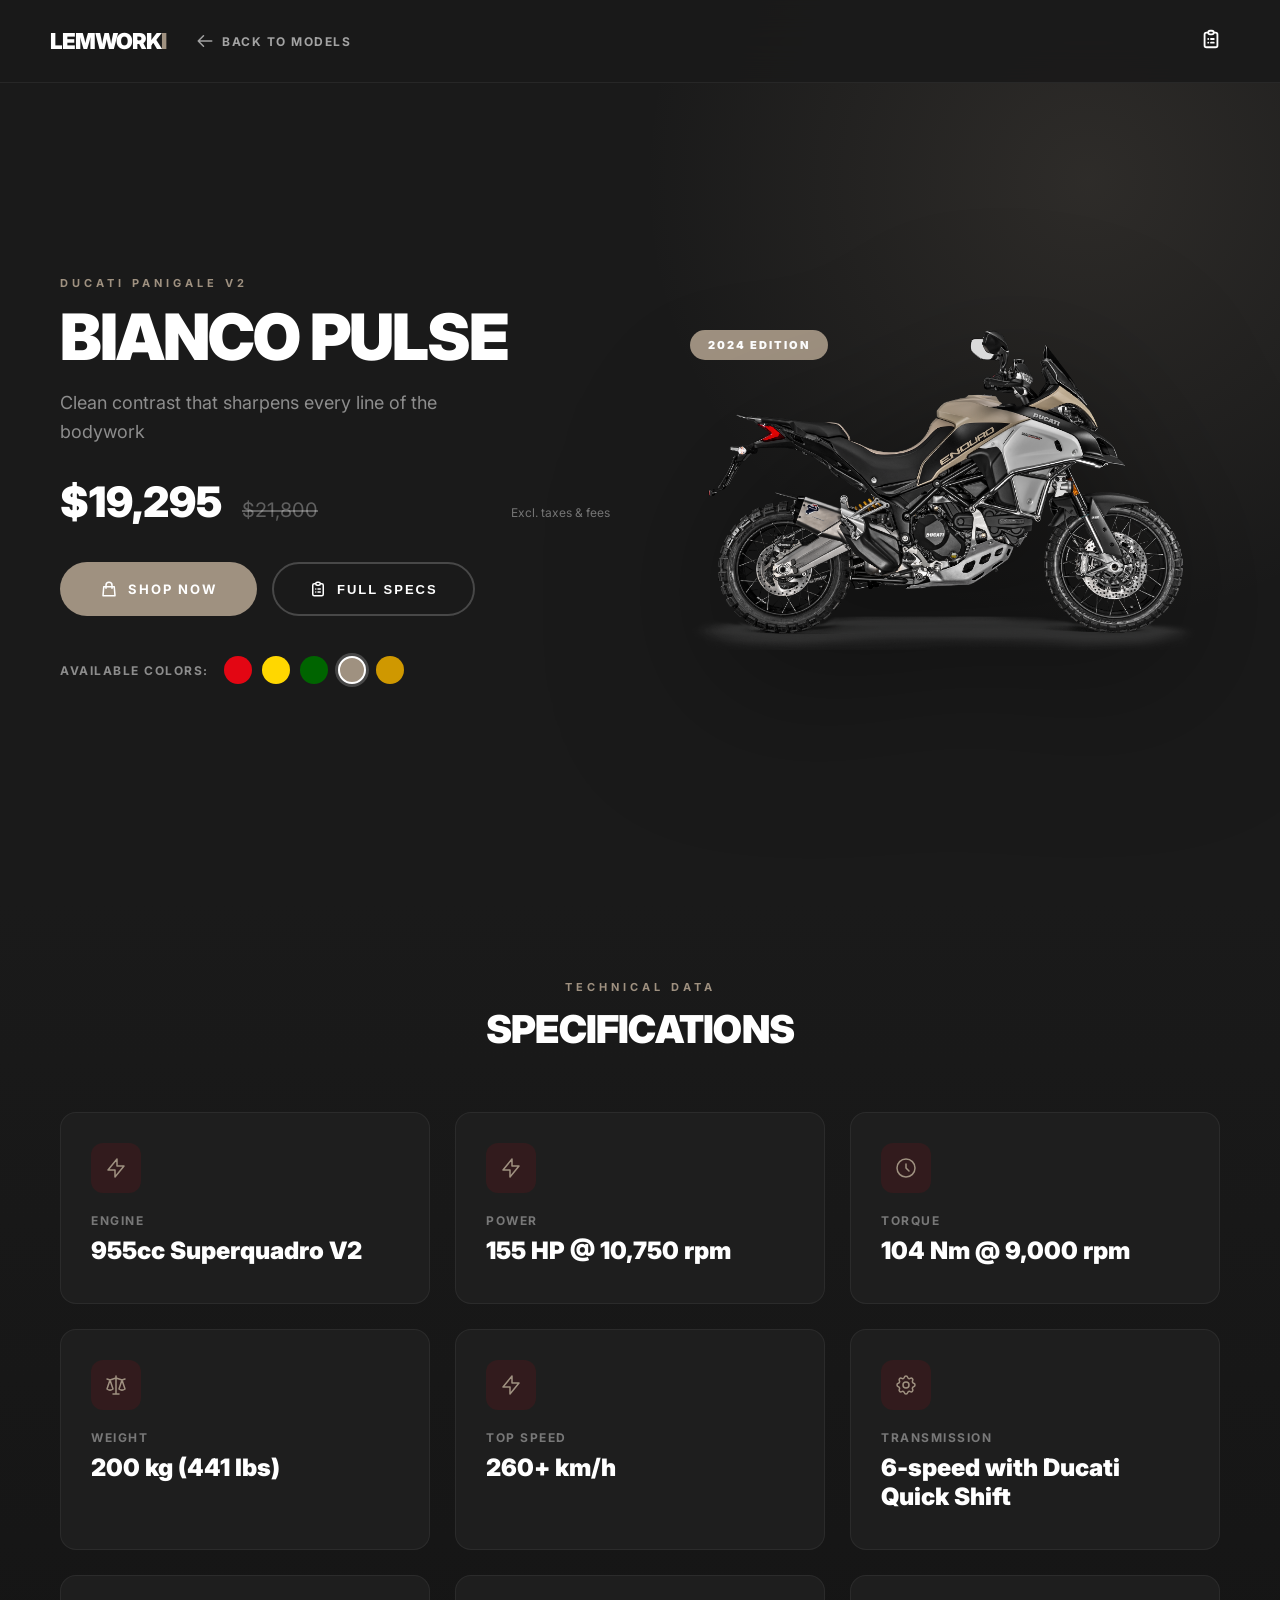
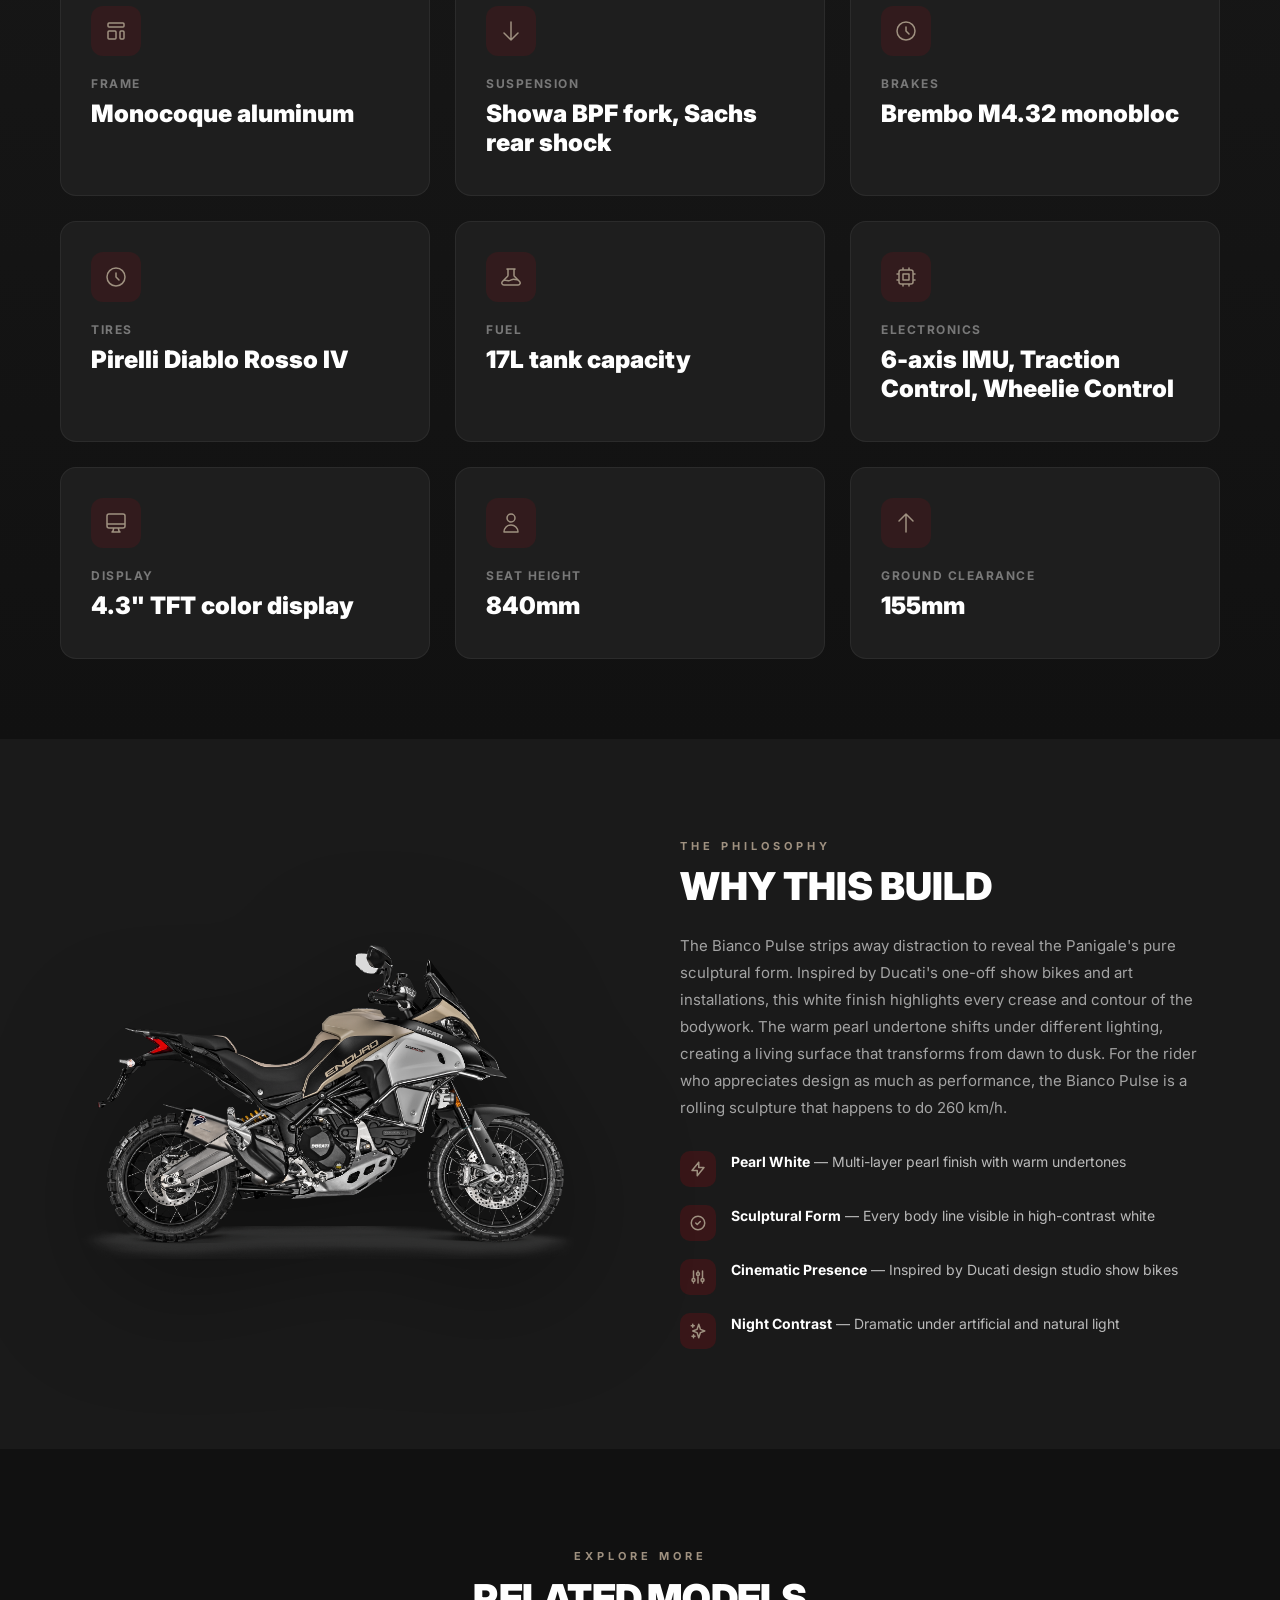
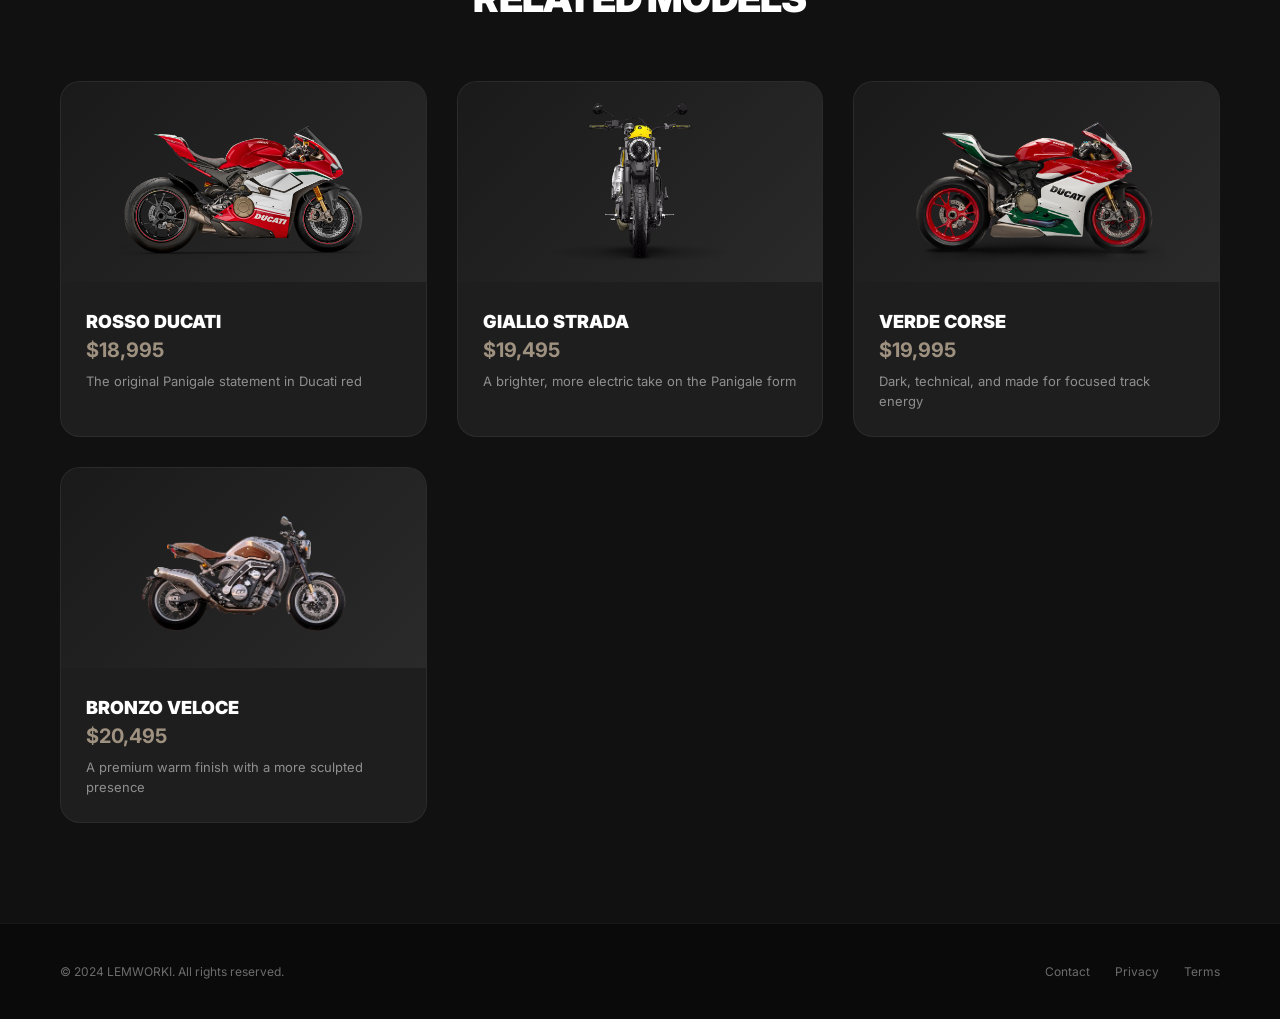
==== bianco-pulse.html @ f8ba7eba "adding product pages for practice commit" ====
<!DOCTYPE html>
<html lang="en">

<head>
    <meta charset="UTF-8">
    <meta name="viewport" content="width=device-width, initial-scale=1.0">
    <title>Bianco Pulse | Ducati Panigale V2</title>
    <link rel="stylesheet" href="product.css">
    <link href="https://fonts.googleapis.com/css2?family=Inter:wght@300;400;700;900&display=swap" rel="stylesheet">
    <style>
        :root {
            --theme-color: #9F9180;
            --glow-color: rgba(159, 145, 128, 0.15);
        }
    </style>

</head>

<body>

    <!-- Navigation -->
    <nav>
        <div class="nav-left">
            <a href="index.html" class="logo">LEMWORK<span>I</span></a>
            <a href="index.html#why-it-matters" class="back-link">
                <svg fill="none" stroke="currentColor" viewBox="0 0 24 24">
                    <path stroke-linecap="round" stroke-linejoin="round" stroke-width="2"
                        d="M10 19l-7-7m0 0l7-7m-7 7h18" />
                </svg>
                Back to Models
            </a>
        </div>
        <div class="nav-right">
            <div class="nav-cart" id="pricing-btn" title="View Pricing & Specs">
                <svg fill="none" stroke="currentColor" viewBox="0 0 24 24">
                    <path stroke-linecap="round" stroke-linejoin="round" stroke-width="2"
                        d="M9 5H7a2 2 0 00-2 2v12a2 2 0 002 2h10a2 2 0 002-2V7a2 2 0 00-2-2h-2M9 5a2 2 0 002 2h2a2 2 0 002-2M9 5a2 2 0 012-2h2a2 2 0 012 2m-3 7h3m-3 4h3m-6-4h.01M9 16h.01" />
                </svg>
            </div>
        </div>
    </nav>

    <!-- Hero Product -->
    <section class="product-hero">
        <div class="product-info">
            <div class="product-kicker">Ducati Panigale V2</div>
            <h1 class="product-title">Bianco Pulse</h1>
            <p class="product-subtitle">Clean contrast that sharpens every line of the bodywork</p>

            <div class="product-price-row">
                <span class="product-price">$19,295</span>
                <span class="product-price-old">$21,800</span>
                <span class="product-price-note">Excl. taxes & fees</span>
            </div>

            <div class="product-actions">
                <a href="#" class="btn-primary" id="shop-now-btn">
                    <svg width="18" height="18" fill="none" stroke="currentColor" viewBox="0 0 24 24">
                        <path stroke-linecap="round" stroke-linejoin="round" stroke-width="2"
                            d="M16 11V7a4 4 0 00-8 0v4M5 9h14l1 12H4L5 9z" />
                    </svg>
                    Shop Now
                </a>
                <button class="btn-secondary" id="pricing-btn-alt">
                    <svg width="18" height="18" fill="none" stroke="currentColor" viewBox="0 0 24 24">
                        <path stroke-linecap="round" stroke-linejoin="round" stroke-width="2"
                            d="M9 5H7a2 2 0 00-2 2v12a2 2 0 002 2h10a2 2 0 002-2V7a2 2 0 00-2-2h-2M9 5a2 2 0 002 2h2a2 2 0 002-2M9 5a2 2 0 012-2h2a2 2 0 012 2m-3 7h3m-3 4h3m-6-4h.01M9 16h.01" />
                    </svg>
                    Full Specs
                </button>
            </div>

            <div class="color-selector">
                <span class="color-selector-label">Available Colors:</span>
                <div class="color-options">
                    <div class="color-opt " style="background:#E30613" title="Rosso Ducati"></div>
                    <div class="color-opt " style="background:#FFD700" title="Giallo Strada"></div>
                    <div class="color-opt " style="background:#006400" title="Verde Corse"></div>
                    <div class="color-opt active" style="background:#9F9180" title="Bianco Pulse"></div>
                    <div class="color-opt " style="background:#cf9800" title="Bronzo Veloce"></div>
                </div>
            </div>
        </div>

        <div class="product-image-wrap">
            <div class="product-badge">2024 Edition</div>
            <img src="./assets/white_moto.png" alt="Bianco Pulse" class="product-image">
        </div>
    </section>

    <!-- Specs Section -->
    <section class="specs-section" id="specs">
        <div class="section-header">
            <div class="section-kicker">Technical Data</div>
            <h2 class="section-title">Specifications</h2>
        </div>
        <div class="specs-grid">

            <div class="spec-card">
                <div class="spec-icon"><svg fill="none" stroke="currentColor" viewBox="0 0 24 24">
                        <path stroke-linecap="round" stroke-linejoin="round" stroke-width="1.5"
                            d="M13 10V3L4 14h7v7l9-11h-7z" />
                    </svg></div>
                <div class="spec-label">Engine</div>
                <div class="spec-value">955cc Superquadro V2</div>
            </div>

            <div class="spec-card">
                <div class="spec-icon"><svg fill="none" stroke="currentColor" viewBox="0 0 24 24">
                        <path stroke-linecap="round" stroke-linejoin="round" stroke-width="1.5"
                            d="M13 10V3L4 14h7v7l9-11h-7z" />
                    </svg></div>
                <div class="spec-label">Power</div>
                <div class="spec-value">155 HP @ 10,750 rpm</div>
            </div>

            <div class="spec-card">
                <div class="spec-icon"><svg fill="none" stroke="currentColor" viewBox="0 0 24 24">
                        <path stroke-linecap="round" stroke-linejoin="round" stroke-width="1.5"
                            d="M12 8v4l3 3m6-3a9 9 0 11-18 0 9 9 0 0118 0z" />
                    </svg></div>
                <div class="spec-label">Torque</div>
                <div class="spec-value">104 Nm @ 9,000 rpm</div>
            </div>

            <div class="spec-card">
                <div class="spec-icon"><svg fill="none" stroke="currentColor" viewBox="0 0 24 24">
                        <path stroke-linecap="round" stroke-linejoin="round" stroke-width="1.5"
                            d="M3 6l3 1m0 0l-3 9a5.002 5.002 0 006.001 0M6 7l3 9M6 7l6-2m6 2l3-1m-3 1l-3 9a5.002 5.002 0 006.001 0M18 7l3 9m-3-9l-6-2m0-2v2m0 16V5m0 16H9m3 0h3" />
                    </svg></div>
                <div class="spec-label">Weight</div>
                <div class="spec-value">200 kg (441 lbs)</div>
            </div>

            <div class="spec-card">
                <div class="spec-icon"><svg fill="none" stroke="currentColor" viewBox="0 0 24 24">
                        <path stroke-linecap="round" stroke-linejoin="round" stroke-width="1.5"
                            d="M13 10V3L4 14h7v7l9-11h-7z" />
                    </svg></div>
                <div class="spec-label">Top Speed</div>
                <div class="spec-value">260+ km/h</div>
            </div>

            <div class="spec-card">
                <div class="spec-icon"><svg fill="none" stroke="currentColor" viewBox="0 0 24 24">
                        <path stroke-linecap="round" stroke-linejoin="round" stroke-width="1.5"
                            d="M10.325 4.317c.426-1.756 2.924-1.756 3.35 0a1.724 1.724 0 002.573 1.066c1.543-.94 3.31.826 2.37 2.37a1.724 1.724 0 001.065 2.572c1.756.426 1.756 2.924 0 3.35a1.724 1.724 0 00-1.066 2.573c.94 1.543-.826 3.31-2.37 2.37a1.724 1.724 0 00-2.572 1.065c-.426 1.756-2.924 1.756-3.35 0a1.724 1.724 0 00-2.573-1.066c-1.543.94-3.31-.826-2.37-2.37a1.724 1.724 0 00-1.065-2.572c-1.756-.426-1.756-2.924 0-3.35a1.724 1.724 0 001.066-2.573c-.94-1.543.826-3.31 2.37-2.37.996.608 2.296.07 2.572-1.065z" />
                        <path stroke-linecap="round" stroke-linejoin="round" stroke-width="1.5"
                            d="M15 12a3 3 0 11-6 0 3 3 0 016 0z" />
                    </svg></div>
                <div class="spec-label">Transmission</div>
                <div class="spec-value">6-speed with Ducati Quick Shift</div>
            </div>

            <div class="spec-card">
                <div class="spec-icon"><svg fill="none" stroke="currentColor" viewBox="0 0 24 24">
                        <path stroke-linecap="round" stroke-linejoin="round" stroke-width="1.5"
                            d="M4 5a1 1 0 011-1h14a1 1 0 011 1v2a1 1 0 01-1 1H5a1 1 0 01-1-1V5zM4 13a1 1 0 011-1h6a1 1 0 011 1v6a1 1 0 01-1 1H5a1 1 0 01-1-1v-6zM16 13a1 1 0 011-1h2a1 1 0 011 1v6a1 1 0 01-1 1h-2a1 1 0 01-1-1v-6z" />
                    </svg></div>
                <div class="spec-label">Frame</div>
                <div class="spec-value">Monocoque aluminum</div>
            </div>

            <div class="spec-card">
                <div class="spec-icon"><svg fill="none" stroke="currentColor" viewBox="0 0 24 24">
                        <path stroke-linecap="round" stroke-linejoin="round" stroke-width="1.5"
                            d="M19 14l-7 7m0 0l-7-7m7 7V3" />
                    </svg></div>
                <div class="spec-label">Suspension</div>
                <div class="spec-value">Showa BPF fork, Sachs rear shock</div>
            </div>

            <div class="spec-card">
                <div class="spec-icon"><svg fill="none" stroke="currentColor" viewBox="0 0 24 24">
                        <path stroke-linecap="round" stroke-linejoin="round" stroke-width="1.5"
                            d="M12 8v4l3 3m6-3a9 9 0 11-18 0 9 9 0 0118 0z" />
                    </svg></div>
                <div class="spec-label">Brakes</div>
                <div class="spec-value">Brembo M4.32 monobloc</div>
            </div>

            <div class="spec-card">
                <div class="spec-icon"><svg fill="none" stroke="currentColor" viewBox="0 0 24 24">
                        <path stroke-linecap="round" stroke-linejoin="round" stroke-width="1.5"
                            d="M12 8v4l3 3m6-3a9 9 0 11-18 0 9 9 0 0118 0z" />
                    </svg></div>
                <div class="spec-label">Tires</div>
                <div class="spec-value">Pirelli Diablo Rosso IV</div>
            </div>

            <div class="spec-card">
                <div class="spec-icon"><svg fill="none" stroke="currentColor" viewBox="0 0 24 24">
                        <path stroke-linecap="round" stroke-linejoin="round" stroke-width="1.5"
                            d="M19.428 15.428a2 2 0 00-1.022-.547l-2.387-.477a6 6 0 00-3.86.517l-.318.158a6 6 0 01-3.86.517L6.05 15.21a2 2 0 00-1.806.547M8 4h8l-1 1v5.172a2 2 0 00.586 1.414l5 5c1.26 1.26.367 3.414-1.415 3.414H4.828c-1.782 0-2.674-2.154-1.414-3.414l5-5A2 2 0 009 10.172V5L8 4z" />
                    </svg></div>
                <div class="spec-label">Fuel</div>
                <div class="spec-value">17L tank capacity</div>
            </div>

            <div class="spec-card">
                <div class="spec-icon"><svg fill="none" stroke="currentColor" viewBox="0 0 24 24">
                        <path stroke-linecap="round" stroke-linejoin="round" stroke-width="1.5"
                            d="M9 3v2m6-2v2M9 19v2m6-2v2M5 9H3m2 6H3m18-6h-2m2 6h-2M7 19h10a2 2 0 002-2V7a2 2 0 00-2-2H7a2 2 0 00-2 2v10a2 2 0 002 2zM9 9h6v6H9V9z" />
                    </svg></div>
                <div class="spec-label">Electronics</div>
                <div class="spec-value">6-axis IMU, Traction Control, Wheelie Control</div>
            </div>

            <div class="spec-card">
                <div class="spec-icon"><svg fill="none" stroke="currentColor" viewBox="0 0 24 24">
                        <path stroke-linecap="round" stroke-linejoin="round" stroke-width="1.5"
                            d="M9.75 17L9 20l-1 1h8l-1-1-.75-3M3 13h18M5 17h14a2 2 0 002-2V5a2 2 0 00-2-2H5a2 2 0 00-2 2v10a2 2 0 002 2z" />
                    </svg></div>
                <div class="spec-label">Display</div>
                <div class="spec-value">4.3" TFT color display</div>
            </div>

            <div class="spec-card">
                <div class="spec-icon"><svg fill="none" stroke="currentColor" viewBox="0 0 24 24">
                        <path stroke-linecap="round" stroke-linejoin="round" stroke-width="1.5"
                            d="M16 7a4 4 0 11-8 0 4 4 0 018 0zM12 14a7 7 0 00-7 7h14a7 7 0 00-7-7z" />
                    </svg></div>
                <div class="spec-label">Seat Height</div>
                <div class="spec-value">840mm</div>
            </div>

            <div class="spec-card">
                <div class="spec-icon"><svg fill="none" stroke="currentColor" viewBox="0 0 24 24">
                        <path stroke-linecap="round" stroke-linejoin="round" stroke-width="1.5"
                            d="M5 10l7-7m0 0l7 7m-7-7v18" />
                    </svg></div>
                <div class="spec-label">Ground Clearance</div>
                <div class="spec-value">155mm</div>
            </div>

        </div>
    </section>

    <!-- Why This Build -->
    <section class="why-build">
        <div class="why-build-grid">
            <div class="why-build-image">
                <img src="./assets/white_moto.png" alt="Bianco Pulse Detail">
            </div>
            <div class="why-build-content">
                <div class="section-kicker">The Philosophy</div>
                <h2 class="why-build-title">Why This Build</h2>
                <p class="why-build-text">The Bianco Pulse strips away distraction to reveal the Panigale's pure
                    sculptural form. Inspired by Ducati's one-off show bikes and art installations, this white finish
                    highlights every crease and contour of the bodywork. The warm pearl undertone shifts under different
                    lighting, creating a living surface that transforms from dawn to dusk. For the rider who appreciates
                    design as much as performance, the Bianco Pulse is a rolling sculpture that happens to do 260 km/h.
                </p>
                <div class="why-build-features">

                    <div class="why-feature">
                        <div class="why-feature-icon"><svg fill="none" stroke="currentColor" viewBox="0 0 24 24">
                                <path stroke-linecap="round" stroke-linejoin="round" stroke-width="2"
                                    d="M13 10V3L4 14h7v7l9-11h-7z" />
                            </svg></div>
                        <div class="why-feature-text"><strong>Pearl White</strong> — Multi-layer pearl finish with warm
                            undertones</div>
                    </div>

                    <div class="why-feature">
                        <div class="why-feature-icon"><svg fill="none" stroke="currentColor" viewBox="0 0 24 24">
                                <path stroke-linecap="round" stroke-linejoin="round" stroke-width="2"
                                    d="M9 12l2 2 4-4m6 2a9 9 0 11-18 0 9 9 0 0118 0z" />
                            </svg></div>
                        <div class="why-feature-text"><strong>Sculptural Form</strong> — Every body line visible in
                            high-contrast white</div>
                    </div>

                    <div class="why-feature">
                        <div class="why-feature-icon"><svg fill="none" stroke="currentColor" viewBox="0 0 24 24">
                                <path stroke-linecap="round" stroke-linejoin="round" stroke-width="2"
                                    d="M12 6V4m0 2a2 2 0 100 4m0-4a2 2 0 110 4m-6 8a2 2 0 100-4m0 4a2 2 0 110-4m0 4v2m0-6V4m6 6v10m6-2a2 2 0 100-4m0 4a2 2 0 110-4m0 4v2m0-6V4" />
                            </svg></div>
                        <div class="why-feature-text"><strong>Cinematic Presence</strong> — Inspired by Ducati design
                            studio show bikes</div>
                    </div>

                    <div class="why-feature">
                        <div class="why-feature-icon"><svg fill="none" stroke="currentColor" viewBox="0 0 24 24">
                                <path stroke-linecap="round" stroke-linejoin="round" stroke-width="2"
                                    d="M5 3v4M3 5h4M6 17v4m-2-2h4m5-16l2.286 6.857L21 12l-5.714 2.143L13 21l-2.286-6.857L5 12l5.714-2.143L13 3z" />
                            </svg></div>
                        <div class="why-feature-text"><strong>Night Contrast</strong> — Dramatic under artificial and
                            natural light</div>
                    </div>

                </div>
            </div>
        </div>
    </section>

    <!-- Related Products -->
    <section class="related-section">
        <div class="section-header">
            <div class="section-kicker">Explore More</div>
            <h2 class="section-title">Related Models</h2>
        </div>
        <div class="related-grid">

            <a href="rosso-ducati.html" class="related-card">
                <img src="./assets/red_moto.png" alt="Rosso Ducati" class="related-card-img">
                <div class="related-card-body">
                    <div class="related-card-title">Rosso Ducati</div>
                    <div class="related-card-price">$18,995</div>
                    <div class="related-card-desc">The original Panigale statement in Ducati red</div>
                </div>
            </a>

            <a href="giallo-strada.html" class="related-card">
                <img src="./assets/yellow.png" alt="Giallo Strada" class="related-card-img">
                <div class="related-card-body">
                    <div class="related-card-title">Giallo Strada</div>
                    <div class="related-card-price">$19,495</div>
                    <div class="related-card-desc">A brighter, more electric take on the Panigale form</div>
                </div>
            </a>

            <a href="verde-corse.html" class="related-card">
                <img src="./assets/green_moto.png" alt="Verde Corse" class="related-card-img">
                <div class="related-card-body">
                    <div class="related-card-title">Verde Corse</div>
                    <div class="related-card-price">$19,995</div>
                    <div class="related-card-desc">Dark, technical, and made for focused track energy</div>
                </div>
            </a>

            <a href="bronzo-veloce.html" class="related-card">
                <img src="./assets/brown_moto.png" alt="Bronzo Veloce" class="related-card-img">
                <div class="related-card-body">
                    <div class="related-card-title">Bronzo Veloce</div>
                    <div class="related-card-price">$20,495</div>
                    <div class="related-card-desc">A premium warm finish with a more sculpted presence</div>
                </div>
            </a>

        </div>
    </section>

    <!-- Footer -->
    <footer class="product-footer">
        <div class="product-footer-left">© 2024 LEMWORKI. All rights reserved.</div>
        <div class="product-footer-right">
            <a href="index.html#contact">Contact</a>
            <a href="#">Privacy</a>
            <a href="#">Terms</a>
        </div>
    </footer>

    <!-- Pricing Sidebar -->
    <div class="sidebar-overlay" id="sidebar-overlay"></div>
    <div class="pricing-sidebar" id="pricing-sidebar">
        <div class="sidebar-header">
            <span class="sidebar-title">Configuration</span>
            <button class="sidebar-close" id="sidebar-close">
                <svg fill="none" stroke="currentColor" viewBox="0 0 24 24">
                    <path stroke-linecap="round" stroke-linejoin="round" stroke-width="2" d="M6 18L18 6M6 6l12 12" />
                </svg>
            </button>
        </div>
        <div class="sidebar-body">
            <div class="sidebar-product">
                <img src="./assets/white_moto.png" alt="Bianco Pulse" class="sidebar-product-img">
                <div class="sidebar-product-info">
                    <div class="sidebar-product-name">Bianco Pulse</div>
                    <div class="sidebar-product-price">$19,295</div>
                </div>
            </div>

            <div class="sidebar-search">
                <input type="text" id="sidebar-search" placeholder="Search specs...">
            </div>

            <div class="sidebar-specs">

                <div class="sidebar-spec-row">
                    <span class="sidebar-spec-label">Engine</span>
                    <span class="sidebar-spec-value">955cc Superquadro V2</span>
                </div>

                <div class="sidebar-spec-row">
                    <span class="sidebar-spec-label">Power</span>
                    <span class="sidebar-spec-value">155 HP @ 10,750 rpm</span>
                </div>

                <div class="sidebar-spec-row">
                    <span class="sidebar-spec-label">Torque</span>
                    <span class="sidebar-spec-value">104 Nm @ 9,000 rpm</span>
                </div>

                <div class="sidebar-spec-row">
                    <span class="sidebar-spec-label">Weight</span>
                    <span class="sidebar-spec-value">200 kg (441 lbs)</span>
                </div>

                <div class="sidebar-spec-row">
                    <span class="sidebar-spec-label">Top Speed</span>
                    <span class="sidebar-spec-value">260+ km/h</span>
                </div>

                <div class="sidebar-spec-row">
                    <span class="sidebar-spec-label">Transmission</span>
                    <span class="sidebar-spec-value">6-speed with Ducati Quick Shift</span>
                </div>

                <div class="sidebar-spec-row">
                    <span class="sidebar-spec-label">Frame</span>
                    <span class="sidebar-spec-value">Monocoque aluminum</span>
                </div>

                <div class="sidebar-spec-row">
                    <span class="sidebar-spec-label">Suspension</span>
                    <span class="sidebar-spec-value">Showa BPF fork, Sachs rear shock</span>
                </div>

                <div class="sidebar-spec-row">
                    <span class="sidebar-spec-label">Brakes</span>
                    <span class="sidebar-spec-value">Brembo M4.32 monobloc</span>
                </div>

                <div class="sidebar-spec-row">
                    <span class="sidebar-spec-label">Tires</span>
                    <span class="sidebar-spec-value">Pirelli Diablo Rosso IV</span>
                </div>

                <div class="sidebar-spec-row">
                    <span class="sidebar-spec-label">Fuel</span>
                    <span class="sidebar-spec-value">17L tank capacity</span>
                </div>

                <div class="sidebar-spec-row">
                    <span class="sidebar-spec-label">Electronics</span>
                    <span class="sidebar-spec-value">6-axis IMU, Traction Control, Wheelie Control</span>
                </div>

                <div class="sidebar-spec-row">
                    <span class="sidebar-spec-label">Display</span>
                    <span class="sidebar-spec-value">4.3" TFT color display</span>
                </div>

                <div class="sidebar-spec-row">
                    <span class="sidebar-spec-label">Seat Height</span>
                    <span class="sidebar-spec-value">840mm</span>
                </div>

                <div class="sidebar-spec-row">
                    <span class="sidebar-spec-label">Ground Clearance</span>
                    <span class="sidebar-spec-value">155mm</span>
                </div>

            </div>

            <div class="sidebar-total">
                <span class="sidebar-total-label">Total</span>
                <span class="sidebar-total-price">$19,295</span>
            </div>

            <a href="#" class="btn-primary" id="sidebar-shop-btn" style="width:100%;justify-content:center;">
                <svg width="18" height="18" fill="none" stroke="currentColor" viewBox="0 0 24 24">
                    <path stroke-linecap="round" stroke-linejoin="round" stroke-width="2"
                        d="M16 11V7a4 4 0 00-8 0v4M5 9h14l1 12H4L5 9z" />
                </svg>
                Proceed to Order
            </a>
        </div>
    </div>

    <!-- Purchase Modal -->
    <div class="purchase-modal" id="purchase-modal">
        <div class="purchase-overlay" id="purchase-overlay"></div>
        <div class="purchase-content">
            <button class="purchase-close" id="purchase-close">
                <svg fill="none" stroke="currentColor" viewBox="0 0 24 24">
                    <path stroke-linecap="round" stroke-linejoin="round" stroke-width="2" d="M6 18L18 6M6 6l12 12" />
                </svg>
            </button>
            <h2 class="purchase-title">Complete Your Order</h2>
            <p class="purchase-subtitle">Bianco Pulse — $19,295</p>

            <form class="purchase-form" id="purchase-form">
                <div class="purchase-form-group">
                    <label>Full Name</label>
                    <input type="text" name="name" placeholder="Your full name" required>
                </div>
                <div class="purchase-form-group">
                    <label>Mobile Number</label>
                    <input type="tel" name="mobile" placeholder="+1 234 567 890" required>
                </div>
                <div class="purchase-form-group">
                    <label>Email Address</label>
                    <input type="email" name="email" placeholder="your@email.com" required>
                </div>
                <div class="purchase-form-group">
                    <label>Contact Preference</label>
                    <input type="text" name="contact_pref" placeholder="Call, WhatsApp, Email...">
                </div>
                <button type="submit" class="purchase-submit">
                    <svg width="18" height="18" fill="none" stroke="currentColor" viewBox="0 0 24 24">
                        <path stroke-linecap="round" stroke-linejoin="round" stroke-width="2" d="M5 13l4 4L19 7" />
                    </svg>
                    Send Order Request
                </button>
            </form>
        </div>
    </div>

    <script src="product.js"></script>
</body>

</html>
---- product.css ----
/* ============================================
   PRODUCT DETAIL PAGE - DUCATI PANIGALE V2
   ============================================ */

:root {
  --theme-color: #e30613;
  --off-white: #f5f5f5;
  --deep-black: #1a1a1a;
  --text-gray: #888;
  --card-bg: #1e1e1e;
  --border: rgba(255, 255, 255, 0.06);
  --transition: all 0.5s cubic-bezier(0.25, 0.46, 0.45, 0.94);
}

* {
  margin: 0;
  padding: 0;
  box-sizing: border-box;
}

html {
  scroll-behavior: smooth;
}

body {
  font-family: "Inter", sans-serif;
  background: var(--deep-black);
  color: white;
  overflow-x: hidden;
  -webkit-font-smoothing: antialiased;
}

/* --- Navigation --- */
nav {
  position: fixed;
  top: 0;
  width: 100%;
  display: flex;
  justify-content: space-between;
  align-items: center;
  padding: 20px 50px;
  z-index: 10000;
  background: rgba(26, 26, 26, 0.9);
  backdrop-filter: blur(20px);
  -webkit-backdrop-filter: blur(20px);
  border-bottom: 1px solid var(--border);
}

.nav-left {
  display: flex;
  align-items: center;
  gap: 30px;
}

.logo {
  font-weight: 900;
  font-size: 22px;
  letter-spacing: -1px;
  text-transform: uppercase;
  color: white;
  text-decoration: none;
}

.logo span {
  color: var(--theme-color);
}

.back-link {
  display: flex;
  align-items: center;
  gap: 8px;
  color: rgba(255, 255, 255, 0.6);
  text-decoration: none;
  font-size: 12px;
  font-weight: 700;
  text-transform: uppercase;
  letter-spacing: 1.5px;
  transition: color 0.3s ease;
}

.back-link:hover {
  color: var(--theme-color);
}

.back-link svg {
  width: 18px;
  height: 18px;
}

.nav-right {
  display: flex;
  align-items: center;
  gap: 25px;
}

.nav-cart {
  position: relative;
  cursor: pointer;
  padding: 8px;
  border-radius: 50%;
  transition: background 0.3s ease;
}

.nav-cart:hover {
  background: rgba(255, 255, 255, 0.1);
}

.nav-cart svg {
  width: 22px;
  height: 22px;
  stroke: white;
}

.cart-count {
  position: absolute;
  top: 2px;
  right: 2px;
  width: 16px;
  height: 16px;
  background: var(--theme-color);
  border-radius: 50%;
  font-size: 9px;
  font-weight: 900;
  display: flex;
  align-items: center;
  justify-content: center;
}

/* --- Hero Product Section --- */
.product-hero {
  min-height: 100vh;
  display: grid;
  grid-template-columns: 1fr 1fr;
  align-items: center;
  padding: 120px 60px 60px;
  gap: 60px;
  position: relative;
  overflow: hidden;
}

.product-hero::before {
  content: "";
  position: absolute;
  top: -30%;
  right: -20%;
  width: 70%;
  height: 100%;
  background: radial-gradient(
    circle,
    var(--glow-color, rgba(227, 6, 19, 0.1)) 0%,
    transparent 70%
  );
  pointer-events: none;
}

.product-image-wrap {
  position: relative;
  display: flex;
  justify-content: center;
  align-items: center;
  z-index: 2;
}

.product-image {
  width: 100%;
  z-index: 99;
  max-width: 650px;
  filter: drop-shadow(0 40px 80px rgba(0, 0, 0, 0.5));
  transition: transform 0.8s ease;
  animation: productFloat 10s ease-in-out infinite;
}

@keyframes productFloat {
  0%,
  100% {
    transform: translateY(0);
  }
  50% {
    transform: translateX(15px);
  }
}

.product-image:hover {
  transform: scale(1.03);
}

.product-badge {
  position: absolute;
  top: 20px;
  left: 20px;
  background: var(--theme-color);
  color: white;
  padding: 8px 18px;
  border-radius: 50px;
  font-size: 11px;
  font-weight: 900;
  text-transform: uppercase;
  letter-spacing: 2px;
  z-index: 3;
}

.product-info {
  z-index: 2;
}

.product-kicker {
  font-size: 11px;
  font-weight: 700;
  text-transform: uppercase;
  letter-spacing: 4px;
  color: var(--theme-color);
  margin-bottom: 15px;
}

.product-title {
  font-size: clamp(36px, 5vw, 64px);
  font-weight: 900;
  line-height: 1;
  letter-spacing: -0.03em;
  text-transform: uppercase;
  margin-bottom: 20px;
}

.product-subtitle {
  font-size: 18px;
  color: rgba(255, 255, 255, 0.5);
  line-height: 1.6;
  margin-bottom: 30px;
  max-width: 450px;
}

.product-price-row {
  display: flex;
  align-items: baseline;
  gap: 20px;
  margin-bottom: 35px;
}

.product-price {
  font-size: 42px;
  font-weight: 900;
  color: white;
}

.product-price-old {
  font-size: 20px;
  color: rgba(255, 255, 255, 0.3);
  text-decoration: line-through;
}

.product-price-note {
  font-size: 12px;
  color: rgba(255, 255, 255, 0.4);
  margin-left: auto;
}

.product-actions {
  display: flex;
  gap: 15px;
  margin-bottom: 40px;
}

.btn-primary {
  display: inline-flex;
  align-items: center;
  gap: 10px;
  padding: 16px 40px;
  background: var(--theme-color);
  color: white;
  text-decoration: none;
  font-weight: 700;
  font-size: 13px;
  text-transform: uppercase;
  letter-spacing: 2px;
  border-radius: 50px;
  border: none;
  cursor: pointer;
  transition: var(--transition);
}

.btn-primary:hover {
  background: white;
  color: var(--deep-black);
  transform: translateY(-3px);
  box-shadow: 0 15px 40px rgba(227, 6, 19, 0.3);
}

.btn-secondary {
  display: inline-flex;
  align-items: center;
  gap: 10px;
  padding: 16px 35px;
  background: transparent;
  color: white;
  text-decoration: none;
  font-weight: 700;
  font-size: 13px;
  text-transform: uppercase;
  letter-spacing: 2px;
  border-radius: 50px;
  border: 2px solid rgba(255, 255, 255, 0.2);
  cursor: pointer;
  transition: var(--transition);
}

.btn-secondary:hover {
  border-color: var(--theme-color);
  color: var(--theme-color);
  transform: translateY(-3px);
}

/* Color Selector */
.color-selector {
  display: flex;
  align-items: center;
  gap: 15px;
}

.color-selector-label {
  font-size: 12px;
  font-weight: 700;
  text-transform: uppercase;
  letter-spacing: 1.5px;
  color: rgba(255, 255, 255, 0.5);
}

.color-options {
  display: flex;
  gap: 10px;
}

.color-opt {
  width: 28px;
  height: 28px;
  border-radius: 50%;
  border: 2px solid transparent;
  cursor: pointer;
  transition: all 0.3s ease;
  position: relative;
}

.color-opt:hover {
  transform: scale(1.2);
}
.color-opt.active {
  border-color: white;
  box-shadow: 0 0 0 3px rgba(255, 255, 255, 0.2);
}

/* --- Specs Grid --- */
.specs-section {
  padding: 80px 60px;
  background: linear-gradient(180deg, var(--deep-black) 0%, #111 100%);
}

.section-header {
  text-align: center;
  margin-bottom: 60px;
}

.section-kicker {
  font-size: 11px;
  font-weight: 700;
  text-transform: uppercase;
  letter-spacing: 4px;
  color: var(--theme-color);
  margin-bottom: 12px;
}

.section-title {
  font-size: clamp(28px, 3vw, 42px);
  font-weight: 900;
  text-transform: uppercase;
  letter-spacing: -0.02em;
}

.specs-grid {
  display: grid;
  grid-template-columns: repeat(auto-fit, minmax(280px, 1fr));
  gap: 25px;
  max-width: 1200px;
  margin: 0 auto;
}

.spec-card {
  background: var(--card-bg);
  border: 1px solid var(--border);
  border-radius: 16px;
  padding: 30px;
  transition: var(--transition);
  position: relative;
  overflow: hidden;
}

.spec-card::before {
  content: "";
  position: absolute;
  top: 0;
  left: 0;
  width: 100%;
  height: 3px;
  background: var(--theme-color);
  transform: scaleX(0);
  transform-origin: left;
  transition: transform 0.5s ease;
}

.spec-card:hover::before {
  transform: scaleX(1);
}

.spec-card:hover {
  transform: translateY(-5px);
  border-color: rgba(255, 255, 255, 0.12);
  box-shadow: 0 20px 40px rgba(0, 0, 0, 0.3);
}

.spec-icon {
  width: 50px;
  height: 50px;
  background: rgba(227, 6, 19, 0.1);
  border-radius: 12px;
  display: flex;
  align-items: center;
  justify-content: center;
  margin-bottom: 20px;
}

.spec-icon svg {
  width: 24px;
  height: 24px;
  stroke: var(--theme-color);
  stroke-width: 1.5;
}

.spec-label {
  font-size: 12px;
  font-weight: 700;
  text-transform: uppercase;
  letter-spacing: 1.5px;
  color: rgba(255, 255, 255, 0.4);
  margin-bottom: 8px;
}

.spec-value {
  font-size: 24px;
  font-weight: 900;
  color: white;
  margin-bottom: 8px;
}

.spec-desc {
  font-size: 13px;
  color: rgba(255, 255, 255, 0.5);
  line-height: 1.6;
}

/* --- Why This Build Section --- */
.why-build {
  padding: 100px 60px;
  background: var(--deep-black);
  position: relative;
}

.why-build-grid {
  display: grid;
  grid-template-columns: 1fr 1fr;
  gap: 80px;
  max-width: 1200px;
  margin: 0 auto;
  align-items: center;
}

.why-build-image {
  position: relative;
}

.why-build-image img {
  width: 100%;
  border-radius: 20px;
  filter: drop-shadow(0 30px 60px rgba(0, 0, 0, 0.5));
}

.why-build-content {
}

.why-build-title {
  font-size: clamp(28px, 3vw, 40px);
  font-weight: 900;
  text-transform: uppercase;
  line-height: 1.1;
  margin-bottom: 25px;
}

.why-build-text {
  font-size: 15px;
  color: rgba(255, 255, 255, 0.6);
  line-height: 1.8;
  margin-bottom: 30px;
}

.why-build-features {
  display: flex;
  flex-direction: column;
  gap: 18px;
}

.why-feature {
  display: flex;
  align-items: flex-start;
  gap: 15px;
}

.why-feature-icon {
  width: 36px;
  height: 36px;
  background: rgba(227, 6, 19, 0.15);
  border-radius: 10px;
  display: flex;
  align-items: center;
  justify-content: center;
  flex-shrink: 0;
}

.why-feature-icon svg {
  width: 18px;
  height: 18px;
  stroke: var(--theme-color);
}

.why-feature-text {
  font-size: 14px;
  color: rgba(255, 255, 255, 0.7);
  line-height: 1.5;
}

.why-feature-text strong {
  color: white;
  font-weight: 700;
}

/* --- Related Products --- */
.related-section {
  padding: 100px 60px;
  background: #111;
}

.related-grid {
  display: grid;
  grid-template-columns: repeat(auto-fit, minmax(280px, 1fr));
  gap: 30px;
  max-width: 1200px;
  margin: 0 auto;
}

.related-card {
  background: var(--card-bg);
  border: 1px solid var(--border);
  border-radius: 20px;
  overflow: hidden;
  transition: var(--transition);
  text-decoration: none;
  color: white;
}

.related-card:hover {
  transform: translateY(-8px);
  border-color: rgba(255, 255, 255, 0.15);
  box-shadow: 0 25px 50px rgba(0, 0, 0, 0.4);
}

.related-card-img {
  width: 100%;
  height: 200px;
  object-fit: contain;
  background: linear-gradient(135deg, #1a1a1a 0%, #2a2a2a 100%);
  padding: 20px;
  transition: transform 0.5s ease;
}

.related-card:hover .related-card-img {
  transform: scale(1.05);
}

.related-card-body {
  padding: 25px;
}

.related-card-title {
  font-size: 18px;
  font-weight: 900;
  text-transform: uppercase;
  margin-bottom: 6px;
}

.related-card-price {
  font-size: 20px;
  font-weight: 700;
  color: var(--theme-color);
  margin-bottom: 10px;
}

.related-card-desc {
  font-size: 13px;
  color: rgba(255, 255, 255, 0.5);
  line-height: 1.5;
}

/* --- Sidebar / Pricing Panel --- */
.pricing-sidebar {
  position: fixed;
  right: 0;
  top: 0;
  width: 380px;
  height: 100vh;
  background: #151515;
  border-left: 1px solid var(--border);
  z-index: 10001;
  transform: translateX(100%);
  transition: transform 0.5s cubic-bezier(0.25, 0.46, 0.45, 0.94);
  overflow-y: auto;
}

.pricing-sidebar.active {
  transform: translateX(0);
}

.sidebar-overlay {
  position: fixed;
  inset: 0;
  background: rgba(0, 0, 0, 0.6);
  backdrop-filter: blur(5px);
  z-index: 10000;
  opacity: 0;
  visibility: hidden;
  transition: all 0.4s ease;
}

.sidebar-overlay.active {
  opacity: 1;
  visibility: visible;
}

.sidebar-header {
  padding: 30px;
  border-bottom: 1px solid var(--border);
  display: flex;
  justify-content: space-between;
  align-items: center;
}

.sidebar-title {
  font-size: 18px;
  font-weight: 900;
  text-transform: uppercase;
}

.sidebar-close {
  width: 36px;
  height: 36px;
  border-radius: 50%;
  background: rgba(255, 255, 255, 0.1);
  border: none;
  color: white;
  cursor: pointer;
  display: flex;
  align-items: center;
  justify-content: center;
  transition: background 0.3s ease;
}

.sidebar-close:hover {
  background: var(--theme-color);
}

.sidebar-close svg {
  width: 18px;
  height: 18px;
}

.sidebar-body {
  padding: 30px;
}

.sidebar-product {
  display: flex;
  gap: 15px;
  margin-bottom: 30px;
  padding-bottom: 25px;
  border-bottom: 1px solid var(--border);
}

.sidebar-product-img {
  width: 100px;
  height: 70px;
  object-fit: contain;
  border-radius: 10px;
  background: #1e1e1e;
}

.sidebar-product-info {
  display: flex;
  flex-direction: column;
  justify-content: center;
}

.sidebar-product-name {
  font-size: 16px;
  font-weight: 700;
  margin-bottom: 4px;
}

.sidebar-product-price {
  font-size: 20px;
  font-weight: 900;
  color: var(--theme-color);
}

.sidebar-search {
  margin-bottom: 25px;
}

.sidebar-search input {
  width: 100%;
  padding: 14px 18px;
  background: rgba(255, 255, 255, 0.05);
  border: 1px solid var(--border);
  border-radius: 10px;
  color: white;
  font-family: "Inter", sans-serif;
  font-size: 14px;
  outline: none;
  transition: border-color 0.3s ease;
}

.sidebar-search input:focus {
  border-color: var(--theme-color);
}

.sidebar-search input::placeholder {
  color: rgba(255, 255, 255, 0.3);
}

.sidebar-specs {
  margin-bottom: 30px;
}

.sidebar-spec-row {
  display: flex;
  justify-content: space-between;
  align-items: center;
  padding: 14px 0;
  border-bottom: 1px solid var(--border);
}

.sidebar-spec-label {
  font-size: 13px;
  color: rgba(255, 255, 255, 0.5);
}

.sidebar-spec-value {
  font-size: 10px;
  font-weight: 700;
}

.sidebar-total {
  display: flex;
  justify-content: space-between;
  align-items: center;
  padding: 20px 0;
  border-top: 2px solid rgba(255, 255, 255, 0.1);
  margin-bottom: 20px;
}

.sidebar-total-label {
  font-size: 14px;
  font-weight: 700;
  text-transform: uppercase;
}

.sidebar-total-price {
  font-size: 28px;
  font-weight: 900;
  color: var(--theme-color);
}

/* --- Purchase Modal --- */
.purchase-modal {
  position: fixed;
  inset: 0;
  z-index: 20000;
  display: flex;
  align-items: center;
  justify-content: center;
  opacity: 0;
  visibility: hidden;
  transition: all 0.4s ease;
}

.purchase-modal.active {
  opacity: 1;
  visibility: visible;
}

.purchase-overlay {
  position: absolute;
  inset: 0;
  background: rgba(0, 0, 0, 0.8);
  backdrop-filter: blur(10px);
}

.purchase-content {
  position: relative;
  background: #1a1a1a;
  border: 1px solid var(--border);
  border-radius: 24px;
  padding: 50px;
  width: 90%;
  max-width: 480px;
  z-index: 2;
  transform: scale(0.9) translateY(20px);
  transition: transform 0.5s cubic-bezier(0.25, 0.46, 0.45, 0.94);
}

.purchase-modal.active .purchase-content {
  transform: scale(1) translateY(0);
}

.purchase-close {
  position: absolute;
  top: 20px;
  right: 20px;
  width: 40px;
  height: 40px;
  border-radius: 50%;
  background: rgba(255, 255, 255, 0.1);
  border: none;
  color: white;
  cursor: pointer;
  display: flex;
  align-items: center;
  justify-content: center;
  transition: background 0.3s ease;
}

.purchase-close:hover {
  background: var(--theme-color);
}

.purchase-close svg {
  width: 20px;
  height: 20px;
}

.purchase-title {
  font-size: 24px;
  font-weight: 900;
  text-transform: uppercase;
  margin-bottom: 8px;
}

.purchase-subtitle {
  font-size: 14px;
  color: rgba(255, 255, 255, 0.5);
  margin-bottom: 30px;
}

.purchase-form {
  display: flex;
  flex-direction: column;
  gap: 18px;
}

.purchase-form-group {
  display: flex;
  flex-direction: column;
  gap: 6px;
}

.purchase-form-group label {
  font-size: 11px;
  font-weight: 700;
  text-transform: uppercase;
  letter-spacing: 1.5px;
  color: rgba(255, 255, 255, 0.5);
}

.purchase-form-group input {
  padding: 14px 16px;
  background: rgba(255, 255, 255, 0.05);
  border: 1px solid var(--border);
  border-radius: 10px;
  color: white;
  font-family: "Inter", sans-serif;
  font-size: 15px;
  outline: none;
  transition: border-color 0.3s ease;
}

.purchase-form-group input:focus {
  border-color: var(--theme-color);
}

.purchase-form-group input::placeholder {
  color: rgba(255, 255, 255, 0.25);
}

.purchase-submit {
  display: flex;
  align-items: center;
  justify-content: center;
  gap: 10px;
  padding: 16px;
  background: var(--theme-color);
  color: white;
  border: none;
  border-radius: 12px;
  font-family: "Inter", sans-serif;
  font-size: 14px;
  font-weight: 700;
  text-transform: uppercase;
  letter-spacing: 1.5px;
  cursor: pointer;
  transition: var(--transition);
  margin-top: 10px;
}

.purchase-submit:hover {
  background: white;
  color: var(--deep-black);
  transform: translateY(-2px);
}

.purchase-success {
  text-align: center;
  padding: 30px 0;
}

.purchase-success-icon {
  width: 70px;
  height: 70px;
  background: var(--theme-color);
  border-radius: 50%;
  display: flex;
  align-items: center;
  justify-content: center;
  margin: 0 auto 25px;
}

.purchase-success-icon svg {
  width: 32px;
  height: 32px;
  stroke: white;
  stroke-width: 3;
}

.purchase-success h3 {
  font-size: 22px;
  font-weight: 900;
  margin-bottom: 10px;
}

.purchase-success p {
  font-size: 14px;
  color: rgba(255, 255, 255, 0.6);
}

/* --- Footer --- */
.product-footer {
  padding: 40px 60px;
  background: #0a0a0a;
  border-top: 1px solid var(--border);
  display: flex;
  justify-content: space-between;
  align-items: center;
}

.product-footer-left {
  font-size: 12px;
  color: rgba(255, 255, 255, 0.4);
}

.product-footer-right {
  display: flex;
  gap: 25px;
}

.product-footer-right a {
  font-size: 12px;
  color: rgba(255, 255, 255, 0.4);
  text-decoration: none;
  transition: color 0.3s ease;
}

.product-footer-right a:hover {
  color: var(--theme-color);
}

/* --- Responsive --- */
@media (max-width: 1024px) {
  .product-hero {
    grid-template-columns: 1fr;
    padding: 100px 30px 50px;
    text-align: center;
  }
  .product-info {
    order: 2;
  }
  .product-image-wrap {
    order: 1;
  }
  .product-subtitle {
    margin: 0 auto 30px;
  }
  .product-price-row {
    justify-content: center;
  }
  .product-actions {
    justify-content: center;
  }
  .color-selector {
    justify-content: center;
  }
  .why-build-grid {
    grid-template-columns: 1fr;
    gap: 40px;
  }
  .pricing-sidebar {
    width: 100%;
  }
}

@media (max-width: 768px) {
  nav {
    padding: 15px 20px;
  }
  .specs-section,
  .why-build,
  .related-section {
    padding: 60px 20px;
  }
  .specs-grid {
    grid-template-columns: 1fr;
  }
  .related-grid {
    grid-template-columns: 1fr;
  }
  .product-footer {
    flex-direction: column;
    gap: 20px;
    text-align: center;
  }
  .purchase-content {
    padding: 30px 20px;
  }
}
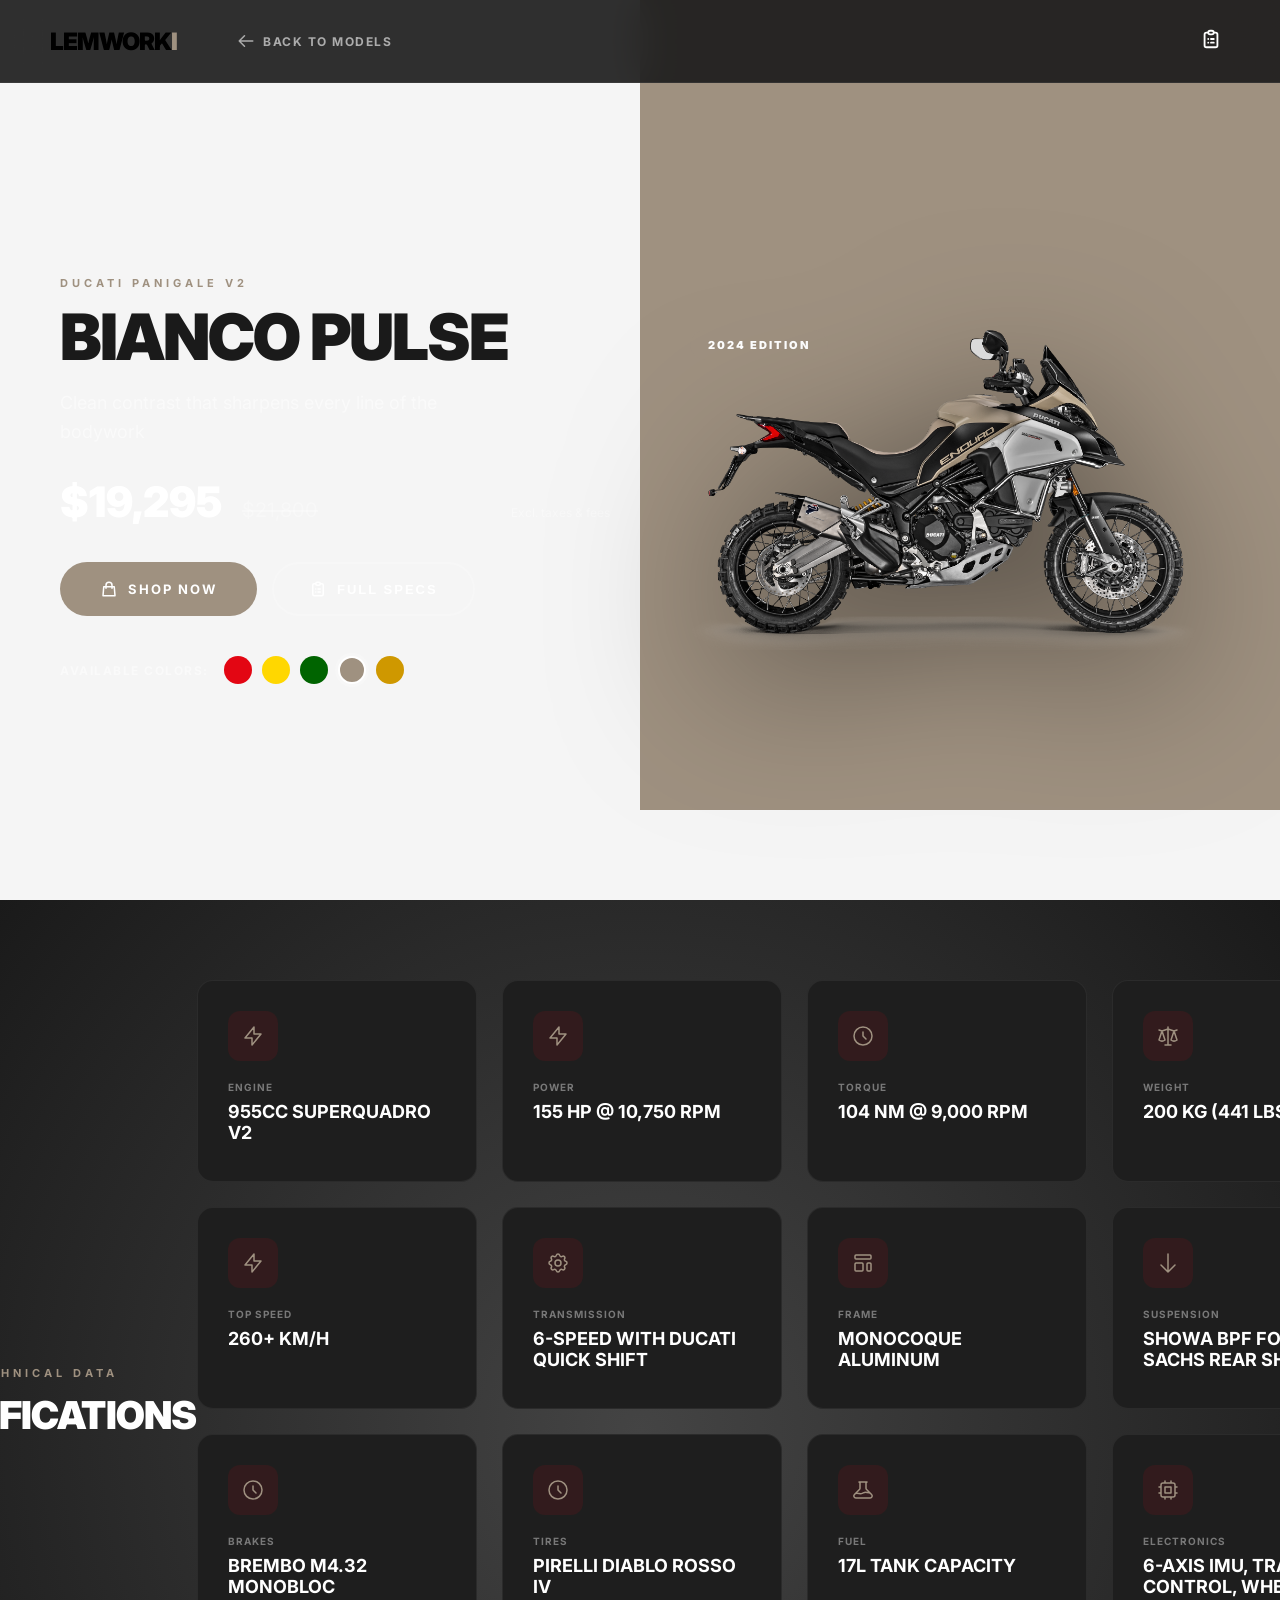
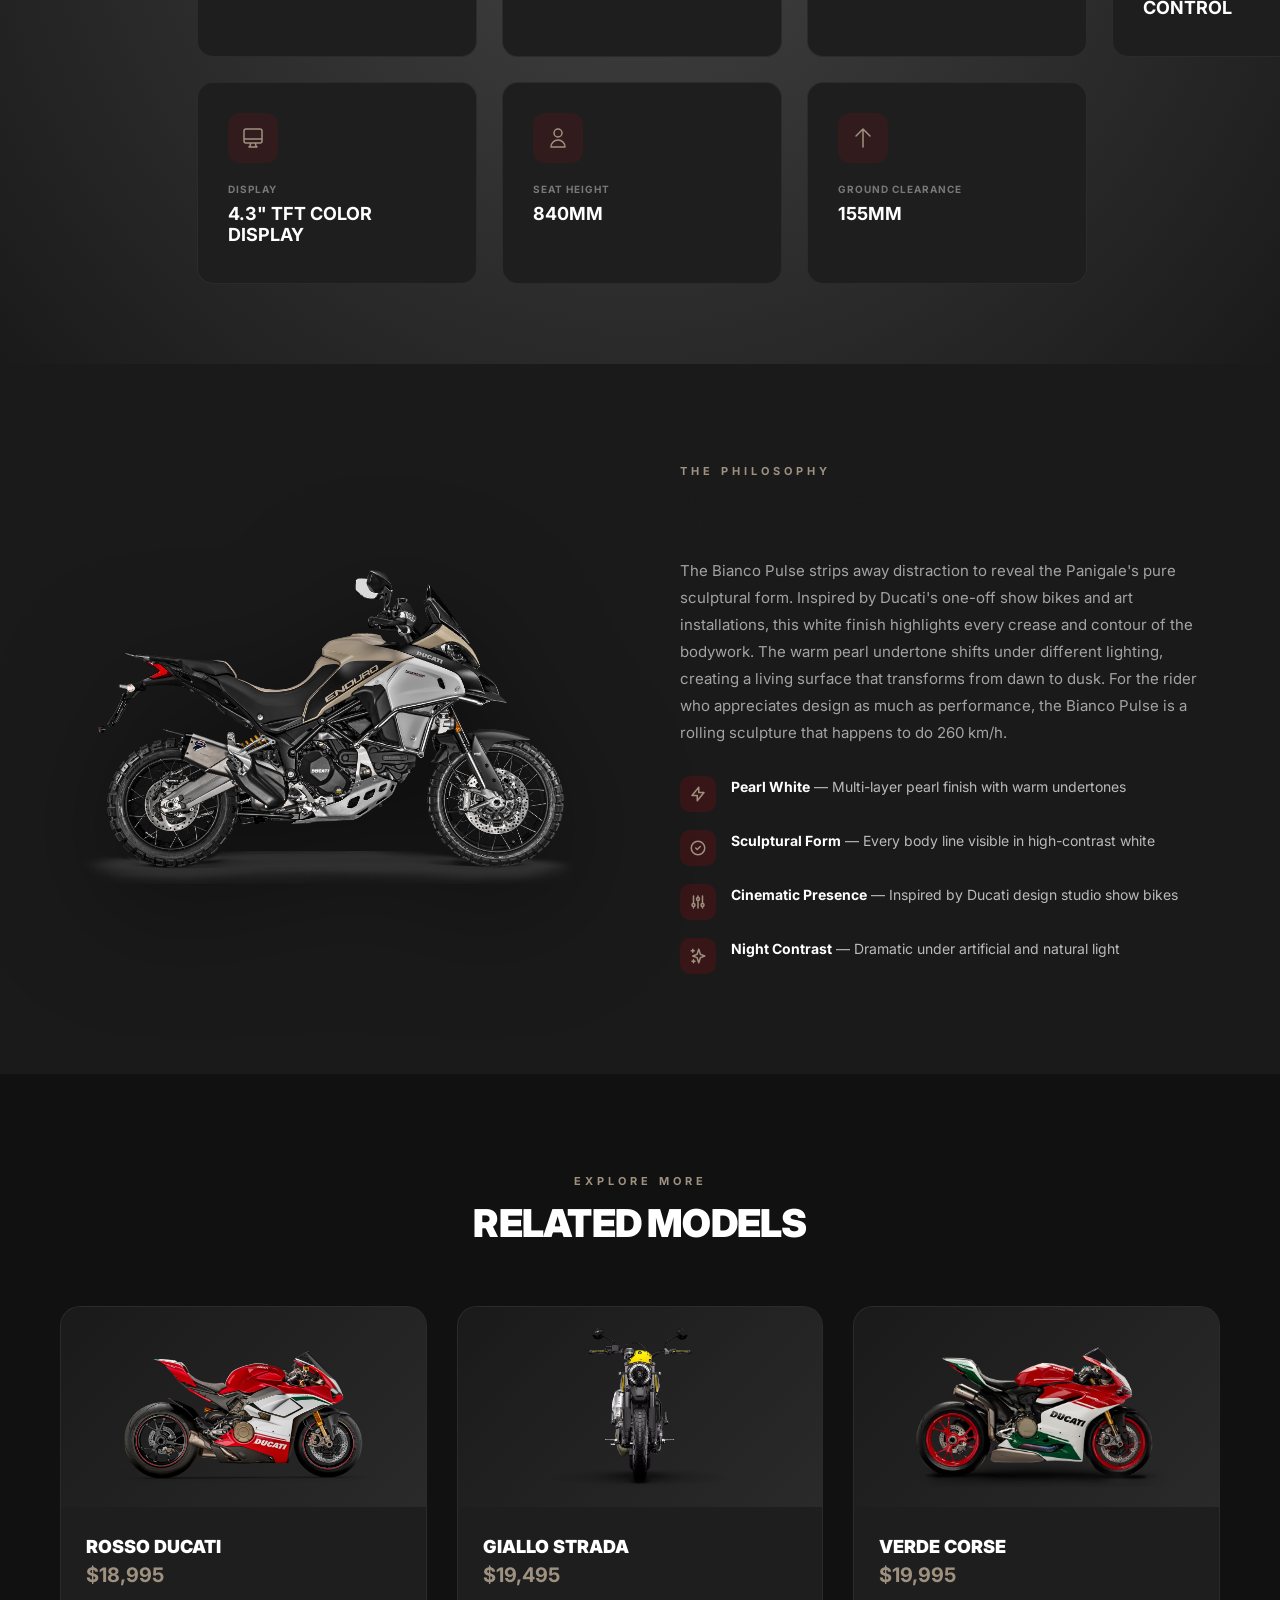
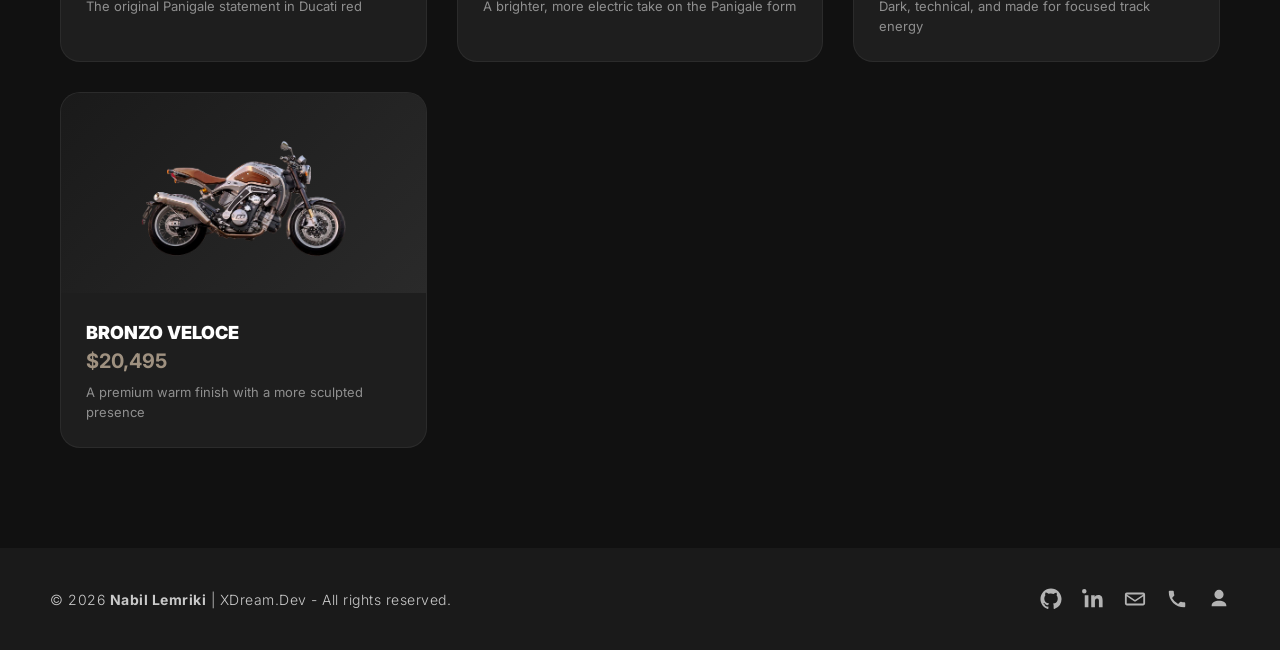
==== commit 86bae79f: "Footer links" ====
--- a/bianco-pulse.html
+++ b/bianco-pulse.html
@@ -6,6 +6,7 @@
     <meta name="viewport" content="width=device-width, initial-scale=1.0">
     <title>Bianco Pulse | Ducati Panigale V2</title>
     <link rel="stylesheet" href="product.css">
+    <link rel="stylesheet" href="style.css">
     <link href="https://fonts.googleapis.com/css2?family=Inter:wght@300;400;700;900&display=swap" rel="stylesheet">
     <style>
         :root {
@@ -341,15 +342,7 @@
         </div>
     </section>
 
-    <!-- Footer -->
-    <footer class="product-footer">
-        <div class="product-footer-left">© 2024 LEMWORKI. All rights reserved.</div>
-        <div class="product-footer-right">
-            <a href="index.html#contact">Contact</a>
-            <a href="#">Privacy</a>
-            <a href="#">Terms</a>
-        </div>
-    </footer>
+
 
     <!-- Pricing Sidebar -->
     <div class="sidebar-overlay" id="sidebar-overlay"></div>
@@ -507,8 +500,81 @@
             </form>
         </div>
     </div>
-
+    <!-- Footer -->
+    <footer>
+        <div class="footer-container">
+            <div class="footer-credits">
+                © 2026
+                <strong>Nabil Lemriki</strong>
+                <span>|</span>
+                XDream.Dev -
+                <a href="https://www.lemriki.me" target="_blank" rel="noopener noreferrer" class="footer-credit-link"
+                    title="Visit lemriki.me">
+                    All rights reserved.
+                </a>
+            </div>
+            <div class="footer-links">
+
+                <!-- Github -->
+                <a href="https://github.com/XDream-Dev" target="_blank" rel="noopener noreferrer" class="footer-link"
+                    title="GitHub">
+
+                    <svg viewBox="0 0 24 24" aria-hidden="true">
+                        <path fill="currentColor"
+                            d="M12 .5C5.648.5.5 5.648.5 12c0 5.084 3.292 9.387 7.862 10.91.575.106.785-.249.785-.554v-2.17c-3.198.696-3.873-1.54-3.873-1.54-.523-1.33-1.277-1.684-1.277-1.684-1.044-.714.079-.7.079-.7 1.155.082 1.763 1.186 1.763 1.186 1.026 1.758 2.69 1.25 3.345.956.103-.743.401-1.25.73-1.538-2.552-.29-5.236-1.276-5.236-5.68 0-1.255.45-2.282 1.186-3.087-.119-.29-.514-1.458.113-3.04 0 0 .967-.31 3.168 1.18A11.02 11.02 0 0112 6.03a11.04 11.04 0 012.885.389c2.2-1.49 3.166-1.18 3.166-1.18.629 1.582.234 2.75.115 3.04.738.805 1.184 1.832 1.184 3.087 0 4.415-2.688 5.387-5.248 5.672.413.355.781 1.054.781 2.124v3.147c0 .308.207.666.79.553A11.51 11.51 0 0023.5 12C23.5 5.648 18.352.5 12 .5z" />
+                    </svg>
+
+                </a>
+
+                <!-- LinkedIn -->
+                <a href="https://www.linkedin.com/in/nabil-lemriki" target="_blank" rel="noopener noreferrer"
+                    class="footer-link" title="LinkedIn">
+
+                    <svg viewBox="0 0 24 24" aria-hidden="true">
+                        <path fill="currentColor"
+                            d="M4.98 3.5A2.48 2.48 0 102.5 6a2.48 2.48 0 002.48-2.5zM3 8h4v13H3zm7 0h3.83v1.78h.05c.53-1 1.84-2.05 3.79-2.05 4.05 0 4.8 2.67 4.8 6.13V21h-4v-6.12c0-1.46-.03-3.34-2.03-3.34-2.04 0-2.35 1.6-2.35 3.23V21h-4z" />
+                    </svg>
+
+                </a>
+
+                <!-- Email -->
+                <a href="mailto:nabil.lemriki@gmail.com?subject=Portfolio%20Contact" class="footer-link"
+                    title="nabil.lemriki@gmail.com" aria-label="Send an email to nabil.lemriki@gmail.com">
+
+                    <svg viewBox="0 0 24 24" aria-hidden="true">
+                        <path fill="currentColor"
+                            d="M3 5a2 2 0 00-2 2v10a2 2 0 002 2h18a2 2 0 002-2V7a2 2 0 00-2-2H3zm0 2h18l-9 6L3 7zm0 10V9l8.4 5.6a1 1 0 001.2 0L21 9v8H3z" />
+                    </svg>
+
+                </a>
+
+                <!-- Phone -->
+                <a href="tel:+212637101785" class="footer-link" title="+212 637 101 785"
+                    aria-label="Call +212 637 101 785">
+
+                    <svg viewBox="0 0 24 24" aria-hidden="true">
+                        <path fill="currentColor"
+                            d="M6.62 10.79a15.53 15.53 0 006.59 6.59l2.2-2.2a1 1 0 011.01-.24c1.12.37 2.33.56 3.58.56a1 1 0 011 1V20a1 1 0 01-1 1C10.3 21 3 13.7 3 4a1 1 0 011-1h3.5a1 1 0 011 1c0 1.25.19 2.46.56 3.58a1 1 0 01-.24 1.01l-2.2 2.2z" />
+                    </svg>
+
+                </a>
+
+                <!-- Portfolio -->
+                <a href="https://lemriki.me" target="_blank" rel="noopener noreferrer" class="footer-link"
+                    title="About the Developer" aria-label="About the Developer">
+
+                    <svg viewBox="0 0 24 24" aria-hidden="true">
+                        <path fill="currentColor"
+                            d="M12 12a5 5 0 1 0-5-5 5 5 0 0 0 5 5zm0 2c-4.42 0-8 2.24-8 5v1h16v-1c0-2.76-3.58-5-8-5z" />
+                    </svg>
+
+                </a>
+
+            </div>
+        </div>
+    </footer>
     <script src="product.js"></script>
+
 </body>
 
 </html>
--- a/product.css
+++ b/product.css
@@ -144,12 +144,8 @@
   top: -30%;
   right: -20%;
   width: 70%;
-  height: 100%;
-  background: radial-gradient(
-    circle,
-    var(--glow-color, rgba(227, 6, 19, 0.1)) 0%,
-    transparent 70%
-  );
+  height: 120%;
+  background: var(--theme-color);
   pointer-events: none;
 }
 
@@ -370,6 +366,7 @@
 .section-title {
   font-size: clamp(28px, 3vw, 42px);
   font-weight: 900;
+  color: white;
   text-transform: uppercase;
   letter-spacing: -0.02em;
 }
@@ -479,9 +476,6 @@
   width: 100%;
   border-radius: 20px;
   filter: drop-shadow(0 30px 60px rgba(0, 0, 0, 0.5));
-}
-
-.why-build-content {
 }
 
 .why-build-title {
--- a/style.css
+++ b/style.css
@@ -0,0 +1,2242 @@
+/* ============================================
+   DUCATI PANIGALE V2 - COLOR STUDIO
+   Polished CSS with Full Responsiveness
+   ============================================ */
+
+:root {
+  --theme-color: #e30613;
+  --off-white: #f5f5f5;
+  --deep-black: #1a1a1a;
+  --text-gray: #666;
+  --transition: all 0.6s cubic-bezier(0.165, 0.84, 0.44, 1);
+  --transition-fast: all 0.3s cubic-bezier(0.165, 0.84, 0.44, 1);
+}
+
+* {
+  margin: 0;
+  padding: 0;
+  box-sizing: border-box;
+}
+
+html {
+  scroll-behavior: smooth;
+}
+
+body {
+  font-family: "Inter", sans-serif;
+  background-color: var(--off-white);
+  color: var(--deep-black);
+  overflow-x: hidden;
+  -webkit-font-smoothing: antialiased;
+  -moz-osx-font-smoothing: grayscale;
+}
+
+/* ============================================
+   NAVIGATION - STICKY & FUNCTIONAL
+   ============================================ */
+
+#main-nav {
+  position: fixed;
+  top: 0;
+  width: 100%;
+  display: flex;
+  justify-content: space-between;
+  align-items: center;
+  padding: 20px 50px;
+  z-index: 10000;
+  pointer-events: none;
+  transition: var(--transition-fast);
+  background: transparent;
+}
+
+#main-nav.nav-scrolled {
+  background: rgba(255, 255, 255, 0.383);
+  backdrop-filter: blur(8px);
+  -webkit-backdrop-filter: blur(20px);
+  box-shadow: 0 2px 30px rgba(0, 0, 0, 0.08);
+  padding: 15px 50px;
+}
+
+#main-nav.nav-scrolled .logo,
+#main-nav.nav-scrolled .nav-link,
+#main-nav.nav-scrolled .icon {
+  color: var(--deep-black);
+}
+
+#main-nav.nav-scrolled .nav-tagline {
+  color: var(--theme-color);
+}
+
+.nav-left,
+.nav-right {
+  pointer-events: auto;
+  display: flex;
+  align-items: center;
+  gap: 60px;
+}
+
+.logo {
+  font-weight: 900;
+  font-size: 24px;
+  letter-spacing: -1px;
+  text-transform: uppercase;
+  color: rgb(0, 0, 0);
+  transition: var(--transition-fast);
+}
+
+.logo span {
+  color: var(--theme-color);
+  transition: var(--transition);
+}
+
+.nav-tagline {
+  font-size: 10px;
+  color: var(--theme-color);
+  text-transform: uppercase;
+  letter-spacing: 2px;
+  font-weight: 700;
+  transition: var(--transition-fast);
+}
+
+.nav-center {
+  display: flex;
+  gap: 40px;
+  pointer-events: auto;
+}
+.nav-link {
+  font-size: 12px;
+  font-weight: 700;
+  text-transform: uppercase;
+  letter-spacing: 1.5px;
+  color: rgb(255, 255, 255);
+  text-decoration: none;
+  position: relative;
+  padding: 5px 0;
+  transition: var(--transition-fast);
+}
+
+.nav-link::after {
+  content: "";
+  position: absolute;
+  bottom: 0;
+  left: 0;
+  width: 0;
+  height: 2px;
+  background: var(--theme-color);
+  transition: width 0.3s ease;
+}
+
+.nav-link:hover::after,
+.nav-link.active::after {
+  width: 100%;
+}
+
+.nav-link:hover {
+  color: var(--deep-black);
+}
+
+.icon {
+  width: 22px;
+  height: 22px;
+  stroke: white;
+  cursor: pointer;
+  transition: var(--transition-fast);
+}
+
+.icon:hover {
+  stroke: var(--theme-color);
+  transform: scale(1.1);
+}
+
+/* Search */
+.search-wrapper {
+  position: relative;
+  pointer-events: auto;
+}
+
+.search-dropdown {
+  position: absolute;
+  top: calc(100% + 15px);
+  right: 0;
+  width: 320px;
+  background: white;
+  border-radius: 12px;
+  box-shadow: 0 20px 60px rgba(0, 0, 0, 0.15);
+  padding: 15px;
+  opacity: 0;
+  visibility: hidden;
+  transform: translateY(-10px);
+  transition: var(--transition-fast);
+  z-index: 10001;
+}
+
+.search-dropdown.active {
+  opacity: 1;
+  visibility: visible;
+  transform: translateY(0);
+}
+
+#search-input {
+  width: 100%;
+  padding: 12px 16px;
+  border: 2px solid #eee;
+  border-radius: 8px;
+  font-family: "Inter", sans-serif;
+  font-size: 14px;
+  outline: none;
+  transition: border-color 0.3s ease;
+}
+
+#search-input:focus {
+  border-color: var(--theme-color);
+}
+
+.search-results {
+  margin-top: 10px;
+  max-height: 280px;
+  overflow-y: auto;
+}
+
+.search-result-item {
+  display: flex;
+  align-items: center;
+  gap: 12px;
+  padding: 10px;
+  border-radius: 8px;
+  cursor: pointer;
+  transition: background 0.2s ease;
+}
+
+.search-result-item:hover {
+  background: #f5f5f5;
+}
+
+.search-result-thumb {
+  width: 50px;
+  height: 35px;
+  object-fit: contain;
+  border-radius: 4px;
+}
+
+.search-result-info {
+  display: flex;
+  flex-direction: column;
+}
+
+.search-result-name {
+  font-size: 13px;
+  font-weight: 700;
+  color: var(--deep-black);
+}
+
+.search-result-color {
+  font-size: 11px;
+  color: var(--text-gray);
+}
+
+.search-no-results {
+  padding: 20px;
+  text-align: center;
+  color: var(--text-gray);
+  font-size: 13px;
+}
+
+/* Mobile Menu Toggle */
+.menu-toggle {
+  display: none;
+  pointer-events: auto;
+  cursor: pointer;
+}
+
+.mobile-menu {
+  position: fixed;
+  top: 0;
+  right: -100%;
+  width: 300px;
+  height: 100vh;
+  background: var(--deep-black);
+  display: flex;
+  flex-direction: column;
+  padding: 100px 40px 40px;
+  gap: 25px;
+  transition: right 0.5s cubic-bezier(0.165, 0.84, 0.44, 1);
+  z-index: 9999;
+}
+
+.mobile-menu.active {
+  right: 0;
+}
+
+.mobile-link {
+  color: white;
+  text-decoration: none;
+  font-size: 18px;
+  font-weight: 700;
+  text-transform: uppercase;
+  letter-spacing: 2px;
+  padding: 10px 0;
+  border-bottom: 1px solid rgba(255, 255, 255, 0.1);
+  transition: color 0.3s ease;
+}
+
+.mobile-link:hover {
+  color: var(--theme-color);
+}
+
+/* ============================================
+   HERO SECTION
+   ============================================ */
+
+.hero {
+  height: 100vh;
+  display: flex;
+  position: relative;
+  overflow: hidden;
+}
+
+@keyframes heroRise {
+  from {
+    opacity: 0;
+    transform: translateY(28px);
+  }
+  to {
+    opacity: 1;
+    transform: translateY(0);
+  }
+}
+
+@keyframes bikeIntro {
+  0% {
+    opacity: 0;
+    transform: translate(calc(-50% - 55vw), -50%);
+    filter: blur(8px);
+  }
+  75% {
+    opacity: 1;
+    transform: translate(calc(-50% + 18px), -50%);
+    filter: blur(0);
+  }
+  100% {
+    opacity: 1;
+    transform: translate(-50%, -50%) scale(1);
+    filter: blur(0);
+  }
+}
+
+/* Sound Progress Indicator */
+.sound-progress {
+  position: absolute;
+  top: 92%;
+  left: 50%;
+  transform: translateX(-50%);
+  z-index: 200;
+  display: flex;
+  flex-direction: column;
+  align-items: center;
+  gap: 8px;
+  opacity: 0;
+  transition: opacity 0.5s ease;
+  pointer-events: none;
+}
+
+.sound-progress.visible {
+  opacity: 1;
+}
+
+.sound-progress-text {
+  font-size: 10px;
+  font-weight: 900;
+  text-transform: uppercase;
+  letter-spacing: 4px;
+  color: rgba(255, 255, 255, 0.8);
+}
+
+.sound-progress-bar {
+  width: 120px;
+  height: 3px;
+  background: rgba(255, 255, 255, 0.2);
+  border-radius: 3px;
+  overflow: hidden;
+  position: relative;
+}
+
+.sound-progress-bar::after {
+  content: "";
+  position: absolute;
+  left: 0;
+  top: 0;
+  height: 100%;
+  width: 0%;
+  background: var(--theme-color);
+  border-radius: 3px;
+  transition: width 0.4s ease;
+}
+
+.sound-progress-bar.filled-1::after {
+  width: 25%;
+}
+.sound-progress-bar.filled-2::after {
+  width: 50%;
+}
+.sound-progress-bar.filled-3::after {
+  width: 75%;
+}
+.sound-progress-bar.filled-4::after {
+  width: 100%;
+}
+
+.sound-dots {
+  display: flex;
+  gap: 6px;
+}
+
+.sound-dot {
+  width: 6px;
+  height: 6px;
+  border-radius: 50%;
+  background: rgba(255, 255, 255, 0.3);
+  transition:
+    background 0.3s ease,
+    transform 0.3s ease;
+}
+
+.sound-dot.active {
+  background: var(--theme-color);
+  transform: scale(1.3);
+  box-shadow: 0 0 8px var(--theme-color);
+}
+
+.split-left {
+  width: 50%;
+  background-color: var(--off-white);
+  display: flex;
+  flex-direction: column;
+  justify-content: center;
+  padding-left: 10%;
+  z-index: 10;
+}
+
+.hero-copy-stack {
+  max-width: 430px;
+  display: flex;
+  flex-direction: column;
+  gap: 12px;
+}
+
+.hero-kicker {
+  font-size: 12px;
+  color: var(--text-gray);
+  text-transform: uppercase;
+  letter-spacing: 4px;
+  font-weight: 700;
+}
+
+.hero-overline {
+  font-size: 24px;
+  font-weight: 900;
+  line-height: 1;
+  letter-spacing: -0.02em;
+}
+
+.hero-copy-title {
+  font-size: 56px;
+  line-height: 0.95;
+  letter-spacing: -0.05em;
+  text-transform: uppercase;
+  color: var(--theme-color);
+}
+
+.hero-copy-body {
+  font-size: 16px;
+  color: var(--text-gray);
+  line-height: 1.6;
+  max-width: 400px;
+}
+
+.split-right {
+  width: 50%;
+  background-color: var(--theme-color);
+  display: flex;
+  flex-direction: column;
+  justify-content: center;
+  padding-right: 5%;
+  position: relative;
+  z-index: 1;
+  transition: var(--transition);
+}
+
+.hero-copy-stack,
+.hero-title-container {
+  will-change: transform, opacity;
+  transition:
+    opacity 0.35s ease,
+    transform 0.35s ease;
+}
+
+.hero-copy-stack.is-changing,
+.hero-title-container.is-changing {
+  opacity: 0.25;
+  transform: translateY(14px);
+}
+
+.hero-title-container {
+  position: relative;
+  text-align: right;
+  z-index: 100;
+}
+
+.hero-title {
+  font-size: 130px;
+  font-weight: 900;
+  line-height: 0.8;
+  color: white;
+  text-transform: uppercase;
+  margin-bottom: 20px;
+  mix-blend-mode: difference;
+  pointer-events: none;
+  z-index: 100 !important;
+}
+
+.hero-subtitle {
+  font-size: 16px;
+  color: rgba(255, 255, 255, 0.9);
+  max-width: 350px;
+  margin-left: auto;
+  text-align: right;
+  line-height: 1.6;
+  margin-bottom: 40px;
+  z-index: 110 !important;
+  position: relative;
+}
+
+body.hero-ready .hero-kicker {
+  animation: heroRise 0.85s cubic-bezier(0.165, 0.84, 0.44, 1) 0.15s both;
+}
+
+body.hero-ready .hero-overline {
+  animation: heroRise 0.85s cubic-bezier(0.165, 0.84, 0.44, 1) 0.28s both;
+}
+
+body.hero-ready .hero-copy-title {
+  animation: heroRise 0.95s cubic-bezier(0.165, 0.84, 0.44, 1) 0.4s both;
+}
+
+body.hero-ready .hero-copy-body {
+  animation: heroRise 0.95s cubic-bezier(0.165, 0.84, 0.44, 1) 0.52s both;
+}
+
+body.hero-ready .hero-title {
+  animation: heroRise 1s cubic-bezier(0.165, 0.84, 0.44, 1) 0.35s both;
+}
+
+body.hero-ready .hero-subtitle {
+  animation: heroRise 0.9s cubic-bezier(0.165, 0.84, 0.44, 1) 0.5s both;
+}
+
+body.hero-ready .btn-discover {
+  animation: heroRise 0.9s cubic-bezier(0.165, 0.84, 0.44, 1) 0.66s both;
+}
+
+.btn-discover {
+  display: inline-block;
+  padding: 16px 45px;
+  background: white;
+  color: var(--theme-color);
+  text-decoration: none;
+  font-weight: 700;
+  font-size: 13px;
+  text-transform: uppercase;
+  letter-spacing: 2px;
+  border-radius: 50px;
+  margin-left: auto;
+  position: relative;
+  z-index: 110 !important;
+  transition: var(--transition);
+}
+
+.btn-discover:hover {
+  transform: translateY(-5px);
+  background: var(--deep-black);
+  color: white;
+  box-shadow: 0 15px 40px rgba(0, 0, 0, 0.2);
+}
+
+.bike-container {
+  position: absolute;
+  top: 60%;
+  left: 50%;
+  transform: translate(-50%, -50%);
+  width: auto;
+  z-index: 50 !important;
+  pointer-events: none;
+  transition: transform 0.1s ease-out;
+  will-change: transform, opacity;
+}
+
+body.hero-ready .bike-container {
+  animation: bikeIntro 1.2s cubic-bezier(0.16, 1, 0.3, 1) 0.1s both;
+}
+
+.bike-track {
+  will-change: transform;
+  transition: transform 0.1s ease-out;
+}
+
+.bike-image {
+  width: 100%;
+  max-width: 600px;
+  filter: drop-shadow(0 50px 80px rgba(0, 0, 0, 0.6));
+  transition:
+    opacity 0.4s ease,
+    transform 0.4s ease;
+}
+
+/* Color Carousel */
+.color-carousel {
+  position: absolute;
+  bottom: 50px;
+  left: 50%;
+  transform: translateX(-50%);
+  display: flex;
+  gap: 20px;
+  z-index: 1000;
+  background: rgba(255, 255, 255, 0.1);
+  backdrop-filter: blur(15px);
+  -webkit-backdrop-filter: blur(15px);
+  padding: 12px 25px;
+  border-radius: 100px;
+  border: 1px solid rgba(255, 255, 255, 0.2);
+  box-shadow: 0 10px 30px rgba(0, 0, 0, 0.1);
+}
+
+.color-option {
+  cursor: pointer;
+  transition: var(--transition);
+  position: relative;
+}
+
+.color-dot {
+  width: 16px;
+  height: 16px;
+  border-radius: 50%;
+  border: 2px solid white;
+  transition: var(--transition);
+  box-shadow: 0 0 0 0px rgba(255, 255, 255, 0);
+}
+
+.color-option.active .color-dot {
+  transform: scale(1.3);
+  box-shadow: 0 0 0 4px rgba(255, 255, 255, 0.3);
+}
+
+.dot-red {
+  background-color: #e30613;
+}
+.dot-yellow {
+  background-color: #ffd700;
+}
+.dot-green {
+  background-color: #006400;
+}
+.dot-white {
+  background-color: #9f9180;
+}
+.dot-brown {
+  background-color: #cf9800;
+}
+
+/* ============================================
+   SPECS SECTION
+   ============================================ */
+
+.specs-section {
+  min-height: 100vh;
+  background: radial-gradient(circle at center, #444 0%, #1a1a1a 100%);
+  display: flex;
+  align-items: center;
+  justify-content: center;
+  position: relative;
+  color: white;
+  padding: 80px 10%;
+}
+
+.specs-container {
+  width: 100%;
+  max-width: 1400px;
+  display: grid;
+  grid-template-columns: 1fr 2fr 1fr;
+  align-items: center;
+  gap: 50px;
+}
+
+.spec-nav-left {
+  display: flex;
+  flex-direction: column;
+  gap: 40px;
+  justify-content: center;
+}
+
+.spec-item-num {
+  font-size: 14px;
+  font-weight: 700;
+  color: rgba(255, 255, 255, 0.3);
+  cursor: pointer;
+  transition: var(--transition);
+  position: relative;
+}
+
+.spec-item-num:hover,
+.spec-item-num.active {
+  color: var(--theme-color);
+  transform: translateX(10px);
+}
+
+.spec-item-num.active::before {
+  content: "";
+  position: absolute;
+  left: -20px;
+  top: 50%;
+  width: 8px;
+  height: 8px;
+  background: var(--theme-color);
+  border-radius: 50%;
+  transform: translateY(-50%);
+}
+
+.specs-bike-display {
+  position: relative;
+  display: flex;
+  justify-content: center;
+  align-items: center;
+}
+
+.specs-bike-img {
+  width: 100%;
+  max-width: 700px;
+  filter: drop-shadow(0 30px 100px rgba(0, 0, 0, 0.8));
+  transition: all 0.8s cubic-bezier(0.165, 0.84, 0.44, 1);
+}
+
+.spec-nav-right {
+  display: flex;
+  flex-direction: column;
+  gap: 30px;
+  justify-content: center;
+}
+
+.spec-detail-card {
+  display: flex;
+  align-items: center;
+  gap: 20px;
+  cursor: pointer;
+  transition: var(--transition);
+  opacity: 0.5;
+  transform: translateX(20px);
+}
+
+.spec-detail-card.active {
+  opacity: 1;
+  transform: translateX(0);
+}
+
+.spec-dot {
+  width: 12px;
+  height: 12px;
+  border: 2px solid var(--theme-color);
+  border-radius: 50%;
+  transition: var(--transition);
+  flex-shrink: 0;
+}
+
+.spec-detail-card.active .spec-dot {
+  background: var(--theme-color);
+  box-shadow: 0 0 15px var(--theme-color);
+}
+
+.spec-info {
+  display: flex;
+  flex-direction: column;
+}
+
+.spec-label {
+  font-size: 10px;
+  text-transform: uppercase;
+  color: rgba(255, 255, 255, 0.4);
+  letter-spacing: 1px;
+}
+
+.spec-value {
+  font-size: 18px;
+  font-weight: 700;
+  text-transform: uppercase;
+}
+
+.go-button {
+  position: absolute;
+  bottom: 50px;
+  right: 50px;
+  background: var(--theme-color);
+  color: white;
+  padding: 15px 40px;
+  border-radius: 50px;
+  text-decoration: none;
+  font-weight: 900;
+  text-transform: uppercase;
+  letter-spacing: 2px;
+  transition: var(--transition);
+}
+
+.go-button:hover {
+  transform: scale(1.1);
+  background: white;
+  color: var(--theme-color);
+}
+
+/* ============================================
+   WHY IT MATTERS SECTION
+   ============================================ */
+
+.why-it-matters {
+  min-height: 50vh;
+  background-color: #ffffff;
+  position: relative;
+  overflow: hidden;
+  display: flex;
+  align-items: center;
+  font-family: "Inter", sans-serif;
+  padding: 100px 0;
+}
+
+.rim-overflow {
+  position: absolute;
+  left: -23vw;
+  top: 60%;
+  transform: translateY(-50%);
+  width: 45vw;
+  z-index: 1;
+  pointer-events: none;
+}
+
+.rim-image {
+  width: 100%;
+  height: auto;
+  filter: drop-shadow(0 20px 50px rgba(0, 0, 0, 0.1));
+  padding: 30px;
+
+  /* Add these lines for seamless rotation */
+  border: 4px dashed var(--theme-color); /* Thickness, style, and color */
+  border-radius: 50%; /* Makes the border perfectly circular */
+  animation: spin 5s linear infinite;
+  transform-origin: center;
+}
+
+/* Define the rotation animation */
+@keyframes spin {
+  0% {
+    transform: rotate(0deg);
+  }
+  100% {
+    transform: rotate(360deg);
+  }
+}
+
+.why-main-content {
+  width: 100%;
+  max-width: 1200px;
+  margin: 0 auto;
+  padding: 0 5%;
+  position: relative;
+  z-index: 2;
+  display: flex;
+  flex-direction: column;
+  justify-content: center;
+  margin-left: 20vw; /* Push content to the right to make room for the rim */
+}
+
+.header-chevrons {
+  position: absolute;
+  top: -50px;
+  right: 0;
+  display: flex;
+  gap: 10px;
+}
+
+.chevron {
+  width: 40px;
+  height: 40px;
+  stroke: #ff281b;
+  stroke-width: 2;
+  fill: none;
+  stroke-linecap: round;
+  stroke-linejoin: round;
+}
+
+/* 1. Ensure the progression track does not stretch or compress vertically */
+.moto-progression {
+  display: flex;
+  align-items: flex-end;
+  justify-content: flex-end;
+  gap: 20px;
+  margin-bottom: 60px;
+  position: relative;
+  height: 380px; /* Forces a fixed baseline height for the whole slider */
+}
+
+/* 2. Give cards structural stability */
+.moto-card {
+  position: relative;
+  transition: all 0.8s cubic-bezier(0.4, 0, 0.2, 1);
+  cursor: pointer;
+  display: flex;
+  align-items: flex-end;
+  justify-content: center; /* Centers image over backgrounds */
+  will-change: transform, opacity;
+  height: 100%; /* Fill the fixed progression container height */
+}
+
+/* 3. Stabilize Image footprints using clear limits and object-fit */
+.moto-img {
+  display: block;
+  transition: all 0.8s cubic-bezier(0.4, 0, 0.2, 1);
+  object-fit: contain; /* Prevents stretching/distortion */
+  object-position: bottom; /* Keeps wheels aligned to the floor */
+  height: 100%; /* Let width calculations derive from max heights */
+  width: auto;
+}
+
+.bg-black {
+  background-color: #1a1a1a;
+  width: 40px !important;
+}
+.bg-green {
+  background-color: #00873e;
+  width: 60px !important;
+}
+.bg-red {
+  background-color: #ff281b;
+  width: 120px !important;
+}
+.bg-yellow {
+  background-color: #ffd700;
+  width: 60px !important;
+}
+.bg-brown {
+  background-color: #cf9800;
+  width: 60px !important;
+}
+
+.moto-img {
+  display: block;
+  transition: all 0.8s cubic-bezier(0.4, 0, 0.2, 1);
+  object-fit: contain;
+}
+
+/* 4. Fix explicit bounding boxes for sizes so scales are based on container math */
+.moto-card.small .moto-img {
+  max-height: 200px; /* Fixed ceiling */
+  width: 180px; /* Fixed horizontal allocation */
+  opacity: 0.6;
+  transform: scale(0.8) translateX(-40px);
+}
+.moto-card.medium .moto-img {
+  max-height: 280px; /* Fixed ceiling */
+  width: 280px; /* Fixed horizontal allocation */
+  opacity: 0.8;
+  transform: scale(0.9) translateX(-20px);
+}
+
+.moto-card.large .moto-img {
+  max-height: 360px; /* Fixed ceiling */
+  width: 400px; /* Fixed horizontal allocation */
+  opacity: 1;
+  transform: scale(1);
+}
+
+.moto-card.active .moto-img {
+  opacity: 1;
+  transform: scale(1.05);
+  filter: drop-shadow(0 15px 30px rgba(0, 0, 0, 0.3));
+}
+
+.bottom-grid {
+  display: grid;
+  grid-template-columns: 1fr 1fr;
+  gap: 60px;
+  align-items: start;
+  max-width: 900px;
+  margin-left: auto;
+  transition: all 0.8s ease;
+}
+
+.specs-table {
+  width: 100%;
+  padding-left: 40px;
+  border-collapse: collapse;
+  transition: all 0.6s ease;
+}
+
+.table-header {
+  display: flex;
+  justify-content: space-between;
+  font-weight: 900;
+  font-size: 12px;
+  letter-spacing: 1px;
+  padding-bottom: 10px;
+  border-bottom: 2px solid #000;
+  margin-bottom: 15px;
+  transition: border-color 0.6s ease;
+}
+
+.table-row {
+  display: flex;
+  justify-content: space-between;
+  padding: 12px 0;
+  font-size: 16px;
+  border-bottom: 1px solid #eee;
+  transition: border-color 0.6s ease;
+}
+
+.price-val {
+  font-weight: 700;
+  transition: color 0.6s ease;
+}
+
+.price-val[data-price-type="original"] {
+  text-decoration: line-through;
+  color: #999;
+}
+
+.action-cta {
+  display: flex;
+  flex-direction: column;
+  gap: 20px;
+}
+
+.cta-title {
+  font-size: clamp(40px, 5vw, 72px);
+  font-weight: 900;
+  line-height: 0.9;
+  text-transform: uppercase;
+  color: #000;
+  margin: 0;
+  transition: color 0.6s ease;
+}
+
+.cta-controls {
+  display: flex;
+  align-items: center;
+  gap: 20px;
+}
+
+.shop-btn {
+  background-color: #ff281b;
+  color: white;
+  text-decoration: none;
+  padding: 15px 40px;
+  font-weight: 700;
+  text-transform: uppercase;
+  font-size: 14px;
+  border-radius: 4px;
+  transition: all 0.6s cubic-bezier(0.23, 1, 0.32, 1);
+}
+
+.shop-btn:hover {
+  background-color: #000;
+}
+
+.nav-circles {
+  display: flex;
+  gap: 10px;
+}
+
+.nav-circle {
+  width: 45px;
+  height: 45px;
+  border-radius: 50%;
+  border: none;
+  background-color: #ff281b;
+  color: white;
+  font-size: 20px;
+  cursor: pointer;
+  display: flex;
+  align-items: center;
+  justify-content: center;
+  transition: all 0.6s cubic-bezier(0.23, 1, 0.32, 1);
+}
+
+.nav-circle:hover {
+  background-color: #000;
+}
+
+@media (max-width: 1200px) {
+  .why-main-content {
+    margin-left: 10vw;
+  }
+  .rim-overflow {
+    width: 30vw;
+    left: -10vw;
+  }
+}
+
+@media (max-width: 768px) {
+  .why-it-matters {
+    flex-direction: column;
+    height: auto;
+    padding: 50px 20px;
+  }
+  .rim-overflow {
+    position: relative;
+    left: 0;
+    width: 100%;
+    transform: none;
+    margin-bottom: 50px;
+  }
+  .rim-image {
+    width: 80%;
+    margin: 0 auto;
+    display: block;
+  }
+  .why-main-content {
+    margin-left: 0;
+    align-items: center;
+    text-align: center;
+  }
+  .moto-progression {
+    justify-content: center;
+  }
+  .bottom-grid {
+    grid-template-columns: 1fr;
+    gap: 40px;
+    margin: 0 auto;
+  }
+  .cta-controls {
+    justify-content: center;
+  }
+}
+
+.moto-progression {
+  display: flex;
+  align-items: flex-end;
+  justify-content: flex-end;
+  gap: 20px;
+  margin-bottom: 40px;
+}
+
+.moto-card {
+  position: relative;
+  transition: all 0.5s cubic-bezier(0.165, 0.84, 0.44, 1);
+  cursor: pointer;
+}
+
+.moto-bg {
+  position: absolute;
+  bottom: 0;
+  left: 50%;
+  transform: translateX(-50%);
+  width: 60%;
+  height: 100%;
+  z-index: -1;
+  transition: all 0.5s ease;
+}
+
+.bg-black {
+  background-color: #1a1a1a;
+  width: 40px !important;
+}
+.bg-green {
+  background-color: #00873e;
+  width: 60px !important;
+}
+.bg-red {
+  background-color: #ff281b;
+  width: 120px !important;
+}
+
+.moto-img {
+  display: block;
+  transition: all 0.5s ease;
+}
+
+.moto-card.small .moto-img {
+  width: 200px;
+  opacity: 0.6;
+  transform: scale(0.8);
+}
+.moto-card.medium .moto-img {
+  width: 300px;
+  opacity: 0.8;
+  transform: scale(0.9);
+}
+.moto-card.large .moto-img {
+  width: 450px;
+  opacity: 1;
+  transform: scale(1);
+}
+
+.moto-card.active .moto-img {
+  opacity: 1;
+  transform: scale(1.05);
+  filter: drop-shadow(0 10px 20px rgba(0, 0, 0, 0.2));
+}
+
+.bottom-grid {
+  display: grid;
+  grid-template-columns: 1fr 1fr;
+  gap: 100px;
+  align-items: start;
+  max-width: 900px;
+  margin-left: auto;
+}
+
+.specs-table {
+  width: 100%;
+  border-collapse: collapse;
+}
+
+.table-header {
+  display: flex;
+  justify-content: space-between;
+  font-weight: 900;
+  font-size: 12px;
+  letter-spacing: 1px;
+  padding-bottom: 10px;
+  border-bottom: 2px solid #000;
+  margin-bottom: 15px;
+}
+
+.table-row {
+  display: flex;
+  justify-content: space-between;
+  padding: 12px 0;
+  font-size: 16px;
+  border-bottom: 1px solid #eee;
+}
+
+.price-val {
+  font-weight: 700;
+}
+
+.price-val[data-price-type="original"] {
+  text-decoration: line-through;
+  color: #999;
+}
+
+.action-cta {
+  display: flex;
+  flex-direction: column;
+  gap: 20px;
+}
+
+.cta-title {
+  font-size: 72px;
+  font-weight: 900;
+  line-height: 0.9;
+  text-transform: uppercase;
+  color: #000;
+  margin: 0;
+}
+
+.cta-controls {
+  display: flex;
+  align-items: center;
+  gap: 20px;
+}
+
+.shop-btn {
+  background-color: #ff281b;
+  color: white;
+  text-decoration: none;
+  padding: 15px 40px;
+  font-weight: 700;
+  text-transform: uppercase;
+  font-size: 14px;
+  border-radius: 4px;
+  transition: all 0.3s ease;
+}
+
+.shop-btn:hover {
+  background-color: #000;
+}
+
+.nav-circles {
+  display: flex;
+  gap: 10px;
+}
+
+.nav-circle {
+  width: 45px;
+  height: 45px;
+  border-radius: 50%;
+  border: none;
+  background-color: #ff281b;
+  color: white;
+  font-size: 20px;
+  cursor: pointer;
+  display: flex;
+  align-items: center;
+  justify-content: center;
+  transition: all 0.3s ease;
+}
+
+.nav-circle:hover {
+  background-color: #000;
+}
+.carousel-item.active {
+  opacity: 1;
+  visibility: visible;
+  transform: translateX(0);
+}
+
+.why-title {
+  font-size: 64px;
+  font-weight: 900;
+  line-height: 0.9;
+  text-transform: uppercase;
+  margin-bottom: 20px;
+  color: var(--deep-black);
+}
+
+.why-text {
+  font-size: 16px;
+  color: var(--text-gray);
+  line-height: 1.6;
+  max-width: 450px;
+  margin-bottom: 40px;
+}
+
+.why-price-table {
+  width: 100%;
+  max-width: 400px;
+  margin-bottom: 40px;
+  border-top: 1px solid #ddd;
+}
+
+.price-row {
+  display: flex;
+  justify-content: space-between;
+  padding: 15px 0;
+  border-bottom: 1px solid #ddd;
+  font-size: 16px;
+  font-weight: 400;
+}
+
+.price-row span:last-child {
+  font-weight: 700;
+}
+
+.why-cta-group {
+  display: flex;
+  align-items: center;
+  gap: 30px;
+}
+
+.shop-now-btn {
+  background-color: var(--theme-color);
+  color: white;
+  text-decoration: none;
+  padding: 15px 35px;
+  font-weight: 700;
+  text-transform: uppercase;
+  font-size: 13px;
+  letter-spacing: 1px;
+  border-radius: 4px;
+  transition: var(--transition);
+}
+
+.shop-now-btn:hover {
+  background-color: var(--deep-black);
+  transform: translateY(-3px);
+}
+
+.carousel-nav {
+  display: flex;
+  gap: 15px;
+}
+
+.nav-btn {
+  width: 50px;
+  height: 50px;
+  border-radius: 50%;
+  border: 2px solid var(--deep-black);
+  background: transparent;
+  color: var(--deep-black);
+  font-size: 20px;
+  cursor: pointer;
+  display: flex;
+  align-items: center;
+  justify-content: center;
+  transition: var(--transition);
+}
+
+.nav-btn:hover {
+  background: var(--deep-black);
+  color: white;
+}
+
+/* ============================================
+   CONTACT SECTION
+   ============================================ */
+
+.contact-section {
+  min-height: 100vh;
+  background: linear-gradient(135deg, #1a1a1a 0%, #2a2a2a 50%, #1a1a1a 100%);
+  display: flex;
+  align-items: center;
+  justify-content: center;
+  padding: 120px 5%;
+  position: relative;
+  overflow: hidden;
+}
+
+.contact-section::before {
+  content: "";
+  position: absolute;
+  top: -50%;
+  right: -20%;
+  width: 60%;
+  height: 150%;
+  background: radial-gradient(
+    circle,
+    rgba(227, 6, 19, 0.08) 0%,
+    transparent 70%
+  );
+  pointer-events: none;
+}
+
+.contact-container {
+  width: 100%;
+  max-width: 1200px;
+  display: grid;
+  grid-template-columns: 1fr 1fr;
+  gap: 80px;
+  align-items: start;
+  position: relative;
+  z-index: 2;
+}
+
+.contact-left {
+  color: white;
+}
+
+.contact-kicker {
+  font-size: 12px;
+  font-weight: 700;
+  text-transform: uppercase;
+  letter-spacing: 4px;
+  color: var(--theme-color);
+  margin-bottom: 15px;
+}
+
+.contact-title {
+  font-size: clamp(36px, 4vw, 56px);
+  font-weight: 900;
+  line-height: 1;
+  letter-spacing: -0.03em;
+  text-transform: uppercase;
+  margin-bottom: 20px;
+}
+
+.contact-desc {
+  font-size: 16px;
+  color: rgba(255, 255, 255, 0.6);
+  line-height: 1.7;
+  margin-bottom: 50px;
+  max-width: 400px;
+}
+
+.contact-info {
+  display: flex;
+  flex-direction: column;
+  gap: 25px;
+}
+
+.contact-item {
+  display: flex;
+  align-items: center;
+  gap: 18px;
+}
+
+.contact-icon {
+  width: 50px;
+  height: 50px;
+  border-radius: 12px;
+  background: rgba(255, 255, 255, 0.05);
+  border: 1px solid rgba(255, 255, 255, 0.1);
+  display: flex;
+  align-items: center;
+  justify-content: center;
+  flex-shrink: 0;
+  transition: var(--transition-fast);
+}
+
+.contact-icon svg {
+  width: 20px;
+  height: 20px;
+  stroke: var(--theme-color);
+}
+
+.contact-item:hover .contact-icon {
+  background: var(--theme-color);
+  border-color: var(--theme-color);
+}
+
+.contact-item:hover .contact-icon svg {
+  stroke: white;
+}
+
+.contact-detail {
+  display: flex;
+  flex-direction: column;
+}
+
+.contact-label {
+  font-size: 11px;
+  text-transform: uppercase;
+  letter-spacing: 2px;
+  color: rgba(255, 255, 255, 0.4);
+  margin-bottom: 4px;
+}
+
+.contact-value {
+  font-size: 15px;
+  font-weight: 600;
+  color: white;
+}
+
+/* Contact Form */
+.contact-right {
+  background: rgba(255, 255, 255, 0.03);
+  border: 1px solid rgba(255, 255, 255, 0.08);
+  border-radius: 20px;
+  padding: 50px;
+  backdrop-filter: blur(10px);
+  -webkit-backdrop-filter: blur(10px);
+}
+
+.contact-form {
+  display: flex;
+  flex-direction: column;
+  gap: 25px;
+}
+
+.form-row {
+  display: grid;
+  grid-template-columns: 1fr 1fr;
+  gap: 20px;
+}
+
+.form-group {
+  display: flex;
+  flex-direction: column;
+  gap: 8px;
+}
+
+.form-group label {
+  font-size: 11px;
+  font-weight: 700;
+  text-transform: uppercase;
+  letter-spacing: 2px;
+  color: rgba(255, 255, 255, 0.5);
+}
+
+.form-group input,
+.form-group select,
+.form-group textarea {
+  padding: 14px 18px;
+  background: rgba(255, 255, 255, 0.05);
+  border: 1px solid rgba(255, 255, 255, 0.1);
+  border-radius: 10px;
+  color: white;
+  font-family: "Inter", sans-serif;
+  font-size: 14px;
+  outline: none;
+  transition: var(--transition-fast);
+}
+
+.form-group input:focus,
+.form-group select:focus,
+.form-group textarea:focus {
+  border-color: var(--theme-color);
+  background: rgba(255, 255, 255, 0.08);
+  box-shadow: 0 0 0 3px rgba(227, 6, 19, 0.15);
+}
+
+.form-group input::placeholder,
+.form-group textarea::placeholder {
+  color: rgba(255, 255, 255, 0.3);
+}
+
+.form-group select {
+  cursor: pointer;
+  appearance: none;
+  -webkit-appearance: none;
+  background-image: url("data:image/svg+xml,%3Csvg xmlns='http://www.w3.org/2000/svg' width='12' height='12' viewBox='0 0 24 24' fill='none' stroke='rgba(255,255,255,0.5)' stroke-width='2'%3E%3Cpath d='M6 9l6 6 6-6'/%3E%3C/svg%3E");
+  background-repeat: no-repeat;
+  background-position: right 14px center;
+  padding-right: 40px;
+}
+
+.form-group select option {
+  background: #1a1a1a;
+  color: white;
+}
+
+.form-group textarea {
+  resize: vertical;
+  min-height: 120px;
+}
+
+.submit-btn {
+  display: flex;
+  align-items: center;
+  justify-content: center;
+  gap: 12px;
+  padding: 16px 40px;
+  background: var(--theme-color);
+  color: white;
+  border: none;
+  border-radius: 50px;
+  font-family: "Inter", sans-serif;
+  font-size: 13px;
+  font-weight: 700;
+  text-transform: uppercase;
+  letter-spacing: 2px;
+  cursor: pointer;
+  transition: var(--transition-fast);
+  margin-top: 10px;
+}
+
+.submit-btn:hover {
+  background: white;
+  color: var(--deep-black);
+  transform: translateY(-3px);
+  box-shadow: 0 15px 40px rgba(227, 6, 19, 0.3);
+}
+
+.submit-btn svg {
+  width: 18px;
+  height: 18px;
+  transition: transform 0.3s ease;
+}
+
+.submit-btn:hover svg {
+  transform: translateX(4px);
+}
+
+/* Form Success Message */
+.form-success {
+  text-align: center;
+  padding: 40px 20px;
+  color: white;
+}
+
+.form-success-icon {
+  width: 60px;
+  height: 60px;
+  background: var(--theme-color);
+  border-radius: 50%;
+  display: flex;
+  align-items: center;
+  justify-content: center;
+  margin: 0 auto 20px;
+}
+
+.form-success-icon svg {
+  width: 30px;
+  height: 30px;
+  stroke: white;
+}
+
+.form-success h3 {
+  font-size: 24px;
+  font-weight: 900;
+  margin-bottom: 10px;
+}
+
+.form-success p {
+  font-size: 14px;
+  color: rgba(255, 255, 255, 0.6);
+}
+
+/* ============================================
+   FOOTER
+   ============================================ */
+
+footer {
+  position: relative;
+  padding: 30px 50px;
+  display: flex;
+  justify-content: space-between;
+  align-items: center;
+  font-size: 11px;
+  color: var(--text-gray);
+  background: #111;
+  flex-wrap: wrap;
+  gap: 20px;
+}
+
+.footer-left,
+.footer-right {
+  display: flex;
+  gap: 20px;
+  align-items: center;
+  flex-wrap: wrap;
+}
+
+.social-icon {
+  width: 32px;
+  height: 32px;
+  background: rgba(255, 255, 255, 0.08);
+  border-radius: 50%;
+  display: flex;
+  align-items: center;
+  justify-content: center;
+  cursor: pointer;
+  transition: var(--transition-fast);
+}
+
+.social-icon svg {
+  width: 14px;
+  height: 14px;
+  fill: rgba(255, 255, 255, 0.6);
+  transition: var(--transition-fast);
+}
+
+.social-icon:hover {
+  background: var(--theme-color);
+  transform: translateY(-3px);
+}
+
+.social-icon:hover svg {
+  fill: white;
+}
+
+.footer-social-text {
+  font-size: 11px;
+  text-transform: uppercase;
+  letter-spacing: 1px;
+  color: rgba(255, 255, 255, 0.5);
+}
+
+.footer-model {
+  margin-left: 20px;
+  font-weight: 700;
+  color: white;
+  font-size: 12px;
+  letter-spacing: 1px;
+}
+
+.footer-model-light {
+  font-weight: 300;
+  color: rgba(255, 255, 255, 0.5);
+}
+
+.footer-right span {
+  font-size: 12px;
+  color: rgba(255, 255, 255, 0.5);
+  letter-spacing: 0.5px;
+}
+
+/* ============================================
+   FOOTER - CREDITS
+   ============================================ */
+
+footer {
+  background: var(--deep-black);
+  color: var(--off-white);
+  padding: 40px 50px;
+  display: flex;
+  justify-content: center;
+  align-items: center;
+  font-size: 14px;
+}
+
+.footer-container {
+  display: flex;
+  justify-content: space-between;
+  align-items: center;
+  width: 100%;
+  max-width: 1200px;
+  gap: 20px;
+}
+
+.footer-credits {
+  font-weight: 300;
+  opacity: 0.8;
+  letter-spacing: 0.5px;
+}
+
+.footer-links {
+  display: flex;
+  gap: 20px;
+  align-items: center;
+}
+
+.footer-link {
+  color: var(--off-white);
+  transition: var(--transition-fast);
+  opacity: 0.7;
+}
+
+.footer-link:hover {
+  opacity: 1;
+  color: var(--theme-color);
+  transform: translateY(-2px);
+}
+
+@media (max-width: 768px) {
+  .footer-container {
+    flex-direction: column;
+    text-align: center;
+    gap: 30px;
+  }
+
+  .footer-links {
+    justify-content: center;
+  }
+}
+
+.footer-link {
+  position: relative;
+  display: flex;
+  align-items: center;
+  justify-content: center;
+}
+
+.footer-link svg {
+  width: 22px;
+  height: 22px;
+  display: block;
+  fill: currentColor;
+}
+
+/* Tooltip */
+
+.footer-link::after {
+  content: attr(title);
+
+  position: absolute;
+
+  bottom: 135%;
+  left: 50%;
+
+  transform: translateX(-50%) translateY(8px);
+
+  white-space: nowrap;
+
+  background: #181818;
+
+  color: #fff;
+
+  padding: 8px 12px;
+
+  border-radius: 8px;
+
+  font-size: 11px;
+
+  letter-spacing: 0.5px;
+
+  opacity: 0;
+  visibility: hidden;
+
+  transition: 0.25s;
+
+  pointer-events: none;
+
+  box-shadow: 0 10px 25px rgba(0, 0, 0, 0.35);
+}
+
+.footer-link:hover::after {
+  opacity: 1;
+  visibility: visible;
+  transform: translateX(-50%) translateY(0);
+}
+
+.footer-credit-link {
+  color: inherit;
+  text-decoration: none;
+  position: relative;
+  transition: var(--transition-fast);
+}
+
+.footer-credit-link::after {
+  content: "";
+  position: absolute;
+  left: 0;
+  bottom: -2px;
+  width: 0;
+  height: 1px;
+  background: var(--theme-color);
+  transition: width 0.35s ease;
+}
+
+.footer-credit-link:hover {
+  color: var(--theme-color);
+  opacity: 1;
+}
+
+.footer-credit-link:hover::after {
+  width: 100%;
+}
+
+/* ============================================
+   RESPONSIVE DESIGN
+   ============================================ */
+
+@media (max-width: 1200px) {
+  .why-main-content {
+    margin-left: 10vw;
+  }
+  .rim-overflow {
+    width: 30vw;
+    left: -10vw;
+  }
+  .hero-title {
+    font-size: 90px;
+  }
+}
+
+@media (max-width: 1024px) {
+  .specs-container {
+    grid-template-columns: 1fr;
+    text-align: center;
+    gap: 30px;
+  }
+  .spec-nav-left,
+  .spec-nav-right {
+    display: none;
+  }
+  .hero-title {
+    font-size: 70px;
+  }
+  .hero-copy-title {
+    font-size: 42px;
+  }
+  .hero-copy-stack {
+    max-width: 100%;
+    padding-right: 20px;
+  }
+  .contact-container {
+    grid-template-columns: 1fr;
+    gap: 50px;
+  }
+  .bottom-grid {
+    grid-template-columns: 1fr;
+    gap: 40px;
+    margin: 0 auto;
+  }
+}
+
+@media (max-width: 768px) {
+  #main-nav {
+    padding: 15px 25px;
+  }
+  #main-nav.nav-scrolled {
+    padding: 12px 25px;
+  }
+  .nav-center {
+    display: none;
+  }
+  .menu-toggle {
+    display: block;
+  }
+  .nav-tagline {
+    display: none;
+  }
+  .logo {
+    font-size: 20px;
+  }
+
+  .hero {
+    flex-direction: column;
+    height: auto;
+    min-height: 100vh;
+  }
+  .split-left,
+  .split-right {
+    width: 100%;
+    padding: 80px 25px 40px;
+  }
+  .split-left {
+    padding-top: 100px;
+    order: 2;
+  }
+  .split-right {
+    order: 1;
+    padding-top: 120px;
+    padding-bottom: 200px;
+  }
+  .hero-title-container {
+    text-align: left;
+  }
+  .hero-title {
+    font-size: 50px;
+    text-align: left;
+  }
+  .hero-subtitle {
+    text-align: left;
+    margin-left: 0;
+  }
+  .btn-discover {
+    margin-left: 0;
+  }
+  .hero-copy-title {
+    font-size: 32px;
+  }
+  .bike-container {
+    top: 45%;
+  }
+  .bike-image {
+    max-width: 350px;
+  }
+  .color-carousel {
+    bottom: 20px;
+    padding: 8px 18px;
+    gap: 14px;
+  }
+  .color-dot {
+    width: 14px;
+    height: 14px;
+  }
+
+  .specs-section {
+    padding: 60px 5%;
+  }
+  .specs-bike-img {
+    max-width: 100%;
+  }
+  .go-button {
+    bottom: 20px;
+    right: 20px;
+    padding: 12px 30px;
+    font-size: 12px;
+  }
+
+  .why-it-matters {
+    flex-direction: column;
+    height: auto;
+    padding: 50px 20px;
+  }
+  .rim-overflow {
+    position: relative;
+    left: 0;
+    width: 60%;
+    max-width: 250px;
+    transform: none;
+    margin: 0 auto 30px;
+  }
+  .rim-image {
+    width: 100%;
+    padding: 20px;
+  }
+  .why-main-content {
+    margin-left: 0;
+    align-items: center;
+    text-align: center;
+  }
+  .moto-progression {
+    justify-content: center;
+    height: 250px;
+  }
+  .moto-card.medium .moto-img {
+    max-height: 180px;
+    width: 200px;
+  }
+  .moto-card.large .moto-img {
+    max-height: 220px;
+    width: 280px;
+  }
+  .cta-controls {
+    justify-content: center;
+  }
+  .cta-title {
+    text-align: center;
+  }
+
+  .contact-section {
+    padding: 80px 5%;
+  }
+  .contact-right {
+    padding: 30px 25px;
+  }
+  .form-row {
+    grid-template-columns: 1fr;
+  }
+  .contact-title {
+    font-size: 32px;
+  }
+
+  footer {
+    flex-direction: column;
+    text-align: center;
+    padding: 25px 20px;
+  }
+  .footer-left,
+  .footer-right {
+    justify-content: center;
+  }
+  .footer-model {
+    margin-left: 0;
+    width: 100%;
+  }
+
+  .search-dropdown {
+    width: 280px;
+    right: -40px;
+  }
+}
+
+@media (max-width: 480px) {
+  .hero-title {
+    font-size: 38px;
+  }
+  .hero-copy-title {
+    font-size: 26px;
+  }
+  .hero-overline {
+    font-size: 18px;
+  }
+  .hero-subtitle {
+    font-size: 14px;
+  }
+  .bike-image {
+    max-width: 280px;
+  }
+  .specs-bike-img {
+    max-width: 100%;
+  }
+  .contact-title {
+    font-size: 28px;
+  }
+  .contact-desc {
+    font-size: 14px;
+  }
+  .table-row {
+    font-size: 14px;
+  }
+  .shop-btn {
+    padding: 12px 30px;
+    font-size: 12px;
+  }
+  .nav-circle {
+    width: 38px;
+    height: 38px;
+    font-size: 16px;
+  }
+}
+
+/* Scrollbar Styling */
+::-webkit-scrollbar {
+  width: 8px;
+}
+::-webkit-scrollbar-track {
+  background: #1a1a1a;
+}
+::-webkit-scrollbar-thumb {
+  background: var(--theme-color);
+  border-radius: 4px;
+}
+::-webkit-scrollbar-thumb:hover {
+  background: #ff1a1a;
+}
+
+/* Selection */
+::selection {
+  background: var(--theme-color);
+  color: white;
+}
+
+/*css for the bakground contanct*/
+
+/* Base Layout Fixes for Background Coverage */
+.contact-section {
+  position: relative;
+  width: 100%;
+  min-height: 100vh;
+  display: flex;
+  align-items: center;
+  justify-content: center;
+  overflow: hidden;
+  padding: 80px 20px;
+  background-color: #050505; /* Fallback deep dark tone */
+
+  /* Set your motorcycle image here */
+  background-image: url("your-ducati-image.jpg");
+  background-size: cover;
+  background-position: center;
+  background-repeat: no-repeat;
+  background-attachment: fixed;
+  transition: background-position 0.6s cubic-bezier(0.25, 1, 0.5, 1);
+}
+
+/* Dark Overlay Tint with Pseudo-element */
+.contact-section::before {
+  content: "";
+  position: absolute;
+  inset: 0;
+  /* Deep dark mask that lets highlights peak through subtly */
+  background: linear-gradient(
+    135deg,
+    rgba(5, 5, 5, 0.92) 0%,
+    rgba(10, 0, 0, 0.88) 50%,
+    rgba(0, 0, 0, 0.95) 100%
+  );
+  z-index: 1;
+  transition: opacity 0.5s ease;
+}
+
+/* Hover Effect: "Light Showing the Image" */
+.contact-section:hover::before {
+  /* Reveals the underlying image by making the dark tint more transparent */
+  background: linear-gradient(
+    135deg,
+    rgba(5, 5, 5, 0.75) 0%,
+    rgba(150, 0, 0, 0.15) 50%,
+    /* Subtle red ambient light flash */ rgba(0, 0, 0, 0.8) 100%
+  );
+}
+
+/* Glassmorphism Inner Container */
+.contact-container {
+  position: relative;
+  z-index: 2; /* Sits cleanly above the dark background mask */
+  max-width: 1200px;
+  width: 100%;
+  display: grid;
+  grid-template-columns: 1fr 1fr;
+  gap: 40px;
+  padding: 50px;
+  border-radius: 24px;
+  border: 1px solid rgba(255, 255, 255, 0.06);
+
+  /* High-end blurry glossy effect */
+  background: rgba(15, 15, 15, 0.45);
+  backdrop-filter: blur(20px);
+  -webkit-backdrop-filter: blur(20px);
+  box-shadow:
+    0 20px 50px rgba(0, 0, 0, 0.5),
+    inset 0 1px 0 rgba(255, 255, 255, 0.1);
+
+  transition:
+    transform 0.5s cubic-bezier(0.25, 1, 0.5, 1),
+    border-color 0.5s ease,
+    box-shadow 0.5s ease;
+}
+
+/* Container Hover Subtle Liftoff */
+.contact-section:hover .contact-container {
+  border-color: rgba(230, 26, 40, 0.25); /* Premium Ducati Red glow outline */
+  box-shadow:
+    0 30px 60px rgba(0, 0, 0, 0.7),
+    0 0 40px rgba(230, 26, 40, 0.05),
+    inset 0 1px 0 rgba(255, 255, 255, 0.15);
+}
+
+/* Responsive Grid Breakdown */
+@media (max-width: 968px) {
+  .contact-container {
+    grid-template-columns: 1fr;
+    padding: 30px;
+    gap: 30px;
+  }
+}
